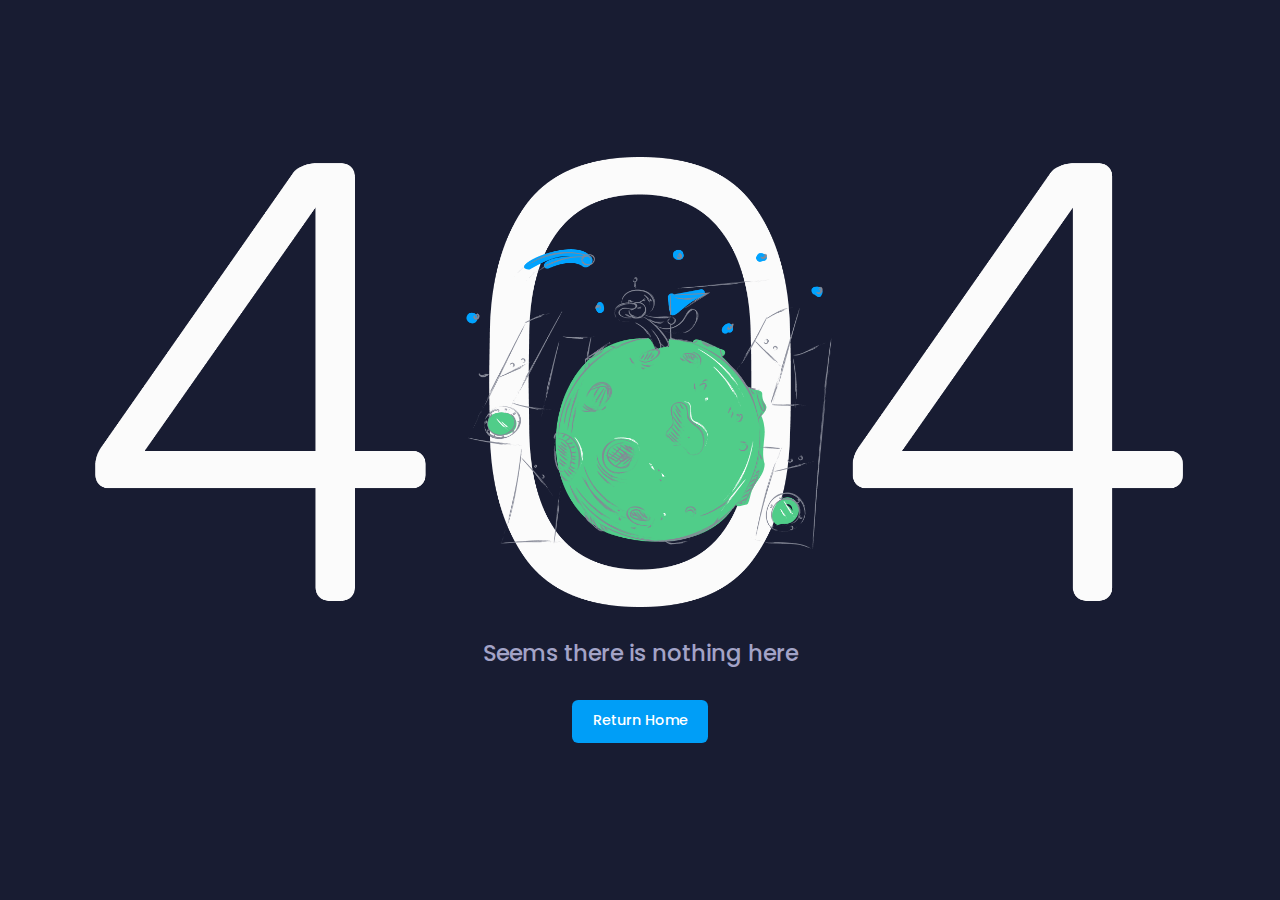
==== error-404.html @ dd59c124 "Blank Template Added" ====
<!DOCTYPE html>
<html lang="en">
	<!--begin::Head-->
	<head>
		<title></title>
		<meta charset="utf-8" />
		<meta name="viewport" content="width=device-width, initial-scale=1" />
		<link rel="shortcut icon" href="./images/favicon.ico" />
		<!--begin::Fonts-->
		<link rel="stylesheet" href="./font/font.css" />
		<!--end::Fonts-->
		<!--begin::Global Stylesheets Bundle(used by all pages)-->
		<link href="./css/authentication.css" rel="stylesheet" type="text/css" />
		<!--end::Global Stylesheets Bundle-->
	</head>
	<!--end::Head-->
	<!--begin::Body-->
	<body id="kt_body" class="bg-dark">
		<!--begin::Main-->
		<!--begin::Root-->
		<div class="d-flex flex-column flex-root">
			<!--begin::Authentication - 404 Page-->
			<div class="d-flex flex-column flex-center flex-column-fluid p-10">
				<!--begin::Illustration-->
				<img src="./images/18.png" alt="" class="mw-100 mb-10 h-lg-450px" />
				<!--end::Illustration-->
				<!--begin::Message-->
				<h1 class="fw-bold mb-10" style="color: #A3A3C7">Seems there is nothing here</h1>
				<!--end::Message-->
				<!--begin::Link-->
				<a href="./index.html" class="btn btn-primary">Return Home</a>
				<!--end::Link-->
			</div>
			<!--end::Authentication - 404 Page-->
		</div>
		<!--end::Root-->
		<!--end::Main-->
		<!--begin::Javascript-->
		<!--begin::Global Javascript Bundle(used by all pages)-->
		<script src="./js/plugins.bundle.js"></script>
		<script src="./js/scripts.bundle.js"></script>
		<!--end::Global Javascript Bundle-->
		<!--end::Javascript-->
	</body>
	<!--end::Body-->
</html>
---- font/font.css ----
/* devanagari */
@font-face {
  font-family: 'Poppins';
  font-style: normal;
  font-weight: 300;
  src: url(./poppins/pxiByp8kv8JHgFVrLDz8Z11lFc-K.woff2) format('woff2');
  unicode-range: U+0900-097F, U+1CD0-1CF6, U+1CF8-1CF9, U+200C-200D, U+20A8, U+20B9, U+25CC, U+A830-A839, U+A8E0-A8FB;
}
/* latin-ext */
@font-face {
  font-family: 'Poppins';
  font-style: normal;
  font-weight: 300;
  src: url(./poppins/pxiByp8kv8JHgFVrLDz8Z1JlFc-K.woff2) format('woff2');
  unicode-range: U+0100-024F, U+0259, U+1E00-1EFF, U+2020, U+20A0-20AB, U+20AD-20CF, U+2113, U+2C60-2C7F, U+A720-A7FF;
}
/* latin */
@font-face {
  font-family: 'Poppins';
  font-style: normal;
  font-weight: 300;
  src: url(./poppins/pxiByp8kv8JHgFVrLDz8Z1xlFQ.woff2) format('woff2');
  unicode-range: U+0000-00FF, U+0131, U+0152-0153, U+02BB-02BC, U+02C6, U+02DA, U+02DC, U+2000-206F, U+2074, U+20AC, U+2122, U+2191, U+2193, U+2212, U+2215, U+FEFF, U+FFFD;
}
/* devanagari */
@font-face {
  font-family: 'Poppins';
  font-style: normal;
  font-weight: 400;
  src: url(./poppins/pxiEyp8kv8JHgFVrJJbecmNE.woff2) format('woff2');
  unicode-range: U+0900-097F, U+1CD0-1CF6, U+1CF8-1CF9, U+200C-200D, U+20A8, U+20B9, U+25CC, U+A830-A839, U+A8E0-A8FB;
}
/* latin-ext */
@font-face {
  font-family: 'Poppins';
  font-style: normal;
  font-weight: 400;
  src: url(./poppins/pxiEyp8kv8JHgFVrJJnecmNE.woff2) format('woff2');
  unicode-range: U+0100-024F, U+0259, U+1E00-1EFF, U+2020, U+20A0-20AB, U+20AD-20CF, U+2113, U+2C60-2C7F, U+A720-A7FF;
}
/* latin */
@font-face {
  font-family: 'Poppins';
  font-style: normal;
  font-weight: 400;
  src: url(./poppins/pxiEyp8kv8JHgFVrJJfecg.woff2) format('woff2');
  unicode-range: U+0000-00FF, U+0131, U+0152-0153, U+02BB-02BC, U+02C6, U+02DA, U+02DC, U+2000-206F, U+2074, U+20AC, U+2122, U+2191, U+2193, U+2212, U+2215, U+FEFF, U+FFFD;
}
/* devanagari */
@font-face {
  font-family: 'Poppins';
  font-style: normal;
  font-weight: 500;
  src: url(./poppins/pxiByp8kv8JHgFVrLGT9Z11lFc-K.woff2) format('woff2');
  unicode-range: U+0900-097F, U+1CD0-1CF6, U+1CF8-1CF9, U+200C-200D, U+20A8, U+20B9, U+25CC, U+A830-A839, U+A8E0-A8FB;
}
/* latin-ext */
@font-face {
  font-family: 'Poppins';
  font-style: normal;
  font-weight: 500;
  src: url(./poppins/pxiByp8kv8JHgFVrLGT9Z1JlFc-K.woff2) format('woff2');
  unicode-range: U+0100-024F, U+0259, U+1E00-1EFF, U+2020, U+20A0-20AB, U+20AD-20CF, U+2113, U+2C60-2C7F, U+A720-A7FF;
}
/* latin */
@font-face {
  font-family: 'Poppins';
  font-style: normal;
  font-weight: 500;
  src: url(./poppins/pxiByp8kv8JHgFVrLGT9Z1xlFQ.woff2) format('woff2');
  unicode-range: U+0000-00FF, U+0131, U+0152-0153, U+02BB-02BC, U+02C6, U+02DA, U+02DC, U+2000-206F, U+2074, U+20AC, U+2122, U+2191, U+2193, U+2212, U+2215, U+FEFF, U+FFFD;
}
/* devanagari */
@font-face {
  font-family: 'Poppins';
  font-style: normal;
  font-weight: 600;
  src: url(./poppins/pxiByp8kv8JHgFVrLEj6Z11lFc-K.woff2) format('woff2');
  unicode-range: U+0900-097F, U+1CD0-1CF6, U+1CF8-1CF9, U+200C-200D, U+20A8, U+20B9, U+25CC, U+A830-A839, U+A8E0-A8FB;
}
/* latin-ext */
@font-face {
  font-family: 'Poppins';
  font-style: normal;
  font-weight: 600;
  src: url(./poppins/pxiByp8kv8JHgFVrLEj6Z1JlFc-K.woff2) format('woff2');
  unicode-range: U+0100-024F, U+0259, U+1E00-1EFF, U+2020, U+20A0-20AB, U+20AD-20CF, U+2113, U+2C60-2C7F, U+A720-A7FF;
}
/* latin */
@font-face {
  font-family: 'Poppins';
  font-style: normal;
  font-weight: 600;
  src: url(./poppins/pxiByp8kv8JHgFVrLEj6Z1xlFQ.woff2) format('woff2');
  unicode-range: U+0000-00FF, U+0131, U+0152-0153, U+02BB-02BC, U+02C6, U+02DA, U+02DC, U+2000-206F, U+2074, U+20AC, U+2122, U+2191, U+2193, U+2212, U+2215, U+FEFF, U+FFFD;
}
/* devanagari */
@font-face {
  font-family: 'Poppins';
  font-style: normal;
  font-weight: 700;
  src: url(./poppins/pxiByp8kv8JHgFVrLCz7Z11lFc-K.woff2) format('woff2');
  unicode-range: U+0900-097F, U+1CD0-1CF6, U+1CF8-1CF9, U+200C-200D, U+20A8, U+20B9, U+25CC, U+A830-A839, U+A8E0-A8FB;
}
/* latin-ext */
@font-face {
  font-family: 'Poppins';
  font-style: normal;
  font-weight: 700;
  src: url(./poppins/pxiByp8kv8JHgFVrLCz7Z1JlFc-K.woff2) format('woff2');
  unicode-range: U+0100-024F, U+0259, U+1E00-1EFF, U+2020, U+20A0-20AB, U+20AD-20CF, U+2113, U+2C60-2C7F, U+A720-A7FF;
}
/* latin */
@font-face {
  font-family: 'Poppins';
  font-style: normal;
  font-weight: 700;
  src: url(./poppins/pxiByp8kv8JHgFVrLCz7Z1xlFQ.woff2) format('woff2');
  unicode-range: U+0000-00FF, U+0131, U+0152-0153, U+02BB-02BC, U+02C6, U+02DA, U+02DC, U+2000-206F, U+2074, U+20AC, U+2122, U+2191, U+2193, U+2212, U+2215, U+FEFF, U+FFFD;
}
---- css/authentication.css ----
*, ::after, ::before {
	   box-sizing: border-box;
	}
	body, html {
    height: 100%;
    margin: 0;
    padding: 0;
    font-size: 13px!important;
    font-weight: 400;
    font-family: Poppins,Helvetica,sans-serif;
    -webkit-font-smoothing: antialiased;
    -moz-osx-font-smoothing: grayscale;
	}
	body {
    background-color: #f5f8fa;
    display: flex;
    flex-direction: column;
    color: #181c32;
	}
	a {
    transition: color .2s ease,background-color .2s ease;
    color: #009ef7;
    text-decoration: none;
	}
	.text-hover-primary:hover {
	    transition: color .2s ease,background-color .2s ease;
	    color: #009ef7!important;
	}
	.h1, .h2, .h3, .h4, .h5, .h6, h1, h2, h3, h4, h5, h6 {
    margin-top: 0;
    margin-bottom: 0.5rem;
    font-weight: 600;
    line-height: 1.2;
    font-size: 18px;
    color: #181c32;
	}
	.bg-body {
    --bg-color: 255,255,255;
    background-color: #fff;
	}
	.flex-root {
    flex: 1;
	}
	.flex-column {
    flex-direction: column!important;
	}
	.d-flex {
    display: flex!important;
	}
	.flex-column-fluid {
    flex: 1 0 auto;
	}
	.bgi-attachment-fixed {
    background-attachment: fixed;
	}
	.bgi-size-contain {
	    background-size: contain;
	}
	.bgi-position-y-bottom {
    background-position-y: bottom;
	}
	.bgi-position-x-center {
		background-position-x: center;
	}
	.bgi-no-repeat {
    background-repeat: no-repeat;
	}
	.flex-center {
	justify-content: center;
	align-items: center;
	}
	.p-10 {
	padding: 2.5rem!important;
	}
	.mb-12 {
	  margin-bottom: 3rem!important;
	}
	.h-40px {
	height: 40px!important;
	}
	img, svg {
    vertical-align: middle;
	}
	.rounded {
    border-radius: 0.475rem!important;
	}
	.mx-auto {
    margin-right: auto!important;
    margin-left: auto!important;
	}
	.shadow-sm {
    box-shadow: 0 .1rem 1rem .25rem rgba(0,0,0,.05)!important;
	}
	.w-100 {
	width: 100%!important;
	}
	.fv-plugins-icon-container {
    position: relative;
	}
	.text-gray-400 {
    color: #b5b5c3!important;
	}
	.fw-bold {
    font-weight: 500!important;
	}
	.fs-4 {
    font-size: 1.25rem!important;
	}
	.text-center {
    text-align: center!important;
	}
	.form-label {
	    margin-bottom: 0.5rem;
	    font-size: 1.05rem;
	    font-weight: 500;
	    color: #3f4254;
	}
	.fs-6 {
	    font-size: 1.075rem!important;
	}
	.fw-bolder {
	    font-weight: 600!important;
	}
	.text-dark {
	    --bs-text-opacity: 1;
	    color: rgba(var(--bs-dark-rgb),var(--bs-text-opacity))!important;
	}
	.text-dark {
	    color: #181c32!important;
	}
	label {
	    display: inline-block;
	}
	.form-control.form-control-solid {
	    background-color: #f5f8fa;
	    border-color: #f5f8fa;
	    color: #5e6278;
	    transition: color .2s ease,background-color .2s ease;
	    outline: none!important;
	}
	.form-control {
	    display: block;
	    width: 100%;
	    padding: 0.75rem 1rem;
	    font-size: 1.1rem;
	    font-weight: 500;
	    line-height: 1.5;
	    color: #5e6278;
	    background-color: #fff;
	    background-clip: padding-box;
	    border: 1px solid #e4e6ef;
	    appearance: none;
	    border-radius: 0.475rem;
	    box-shadow: inset 0 1px 2px rgb(0 0 0 / 8%);
	    transition: border-color .15s ease-in-out,box-shadow .15s ease-in-out;
	}
	.form-control-lg {
	    min-height: calc(1.5em + 1.65rem + 2px);
	    padding: 0.825rem 1.5rem;
	    font-size: 1.15rem;
	    border-radius: 0.475rem;
	}
	.form-control {
    	box-shadow: none!important;
	}
	.fv-plugins-message-container {
    	margin-top: 0.3rem;
	}
	.flex-stack {
		justify-content: space-between;
		align-items: center;
	}
	.btn-group-lg>.btn:not(.btn-outline):not(.btn-dashed):not(.border-hover):not(.border-active):not(.btn-flush):not(.btn-icon), .btn:not(.btn-outline):not(.btn-dashed):not(.border-hover):not(.border-active):not(.btn-flush):not(.btn-icon).btn-lg {
		padding: calc(0.825rem + 1px) calc(1.75rem + 1px);
	}

	.btn:not(.btn-outline):not(.btn-dashed):not(.border-hover):not(.border-active):not(.btn-flush):not(.btn-icon) {
		border: 0;
		padding: calc(0.75rem + 1px) calc(1.5rem + 1px);
	}
	.btn:not(.btn-shadow):not(.shadow):not(.shadow-sm):not(.shadow-lg) {
		box-shadow: none!important;
	}
	.btn.btn-primary {
		color: #fff;
		border-color: #009ef7;
		background-color: #009ef7;
	}
	[type=button]:not(:disabled), [type=reset]:not(:disabled), [type=submit]:not(:disabled), button:not(:disabled) {
		cursor: pointer;
	}
	.btn {
		outline: 0!important;
	}
	.btn-group-lg>.btn, .btn-lg {
		padding: 0.825rem 1.75rem;
		font-size: 1.15rem;
		border-radius: 0.475rem;
	}
	.btn-primary {
		color: #000;
		background-color: #009ef7;
		border-color: #009ef7;
		box-shadow: inset 0 1px 0 rgb(255 255 255 / 15%), 0 1px 1px rgb(0 0 0 / 8%);
	}
@font-face {
  font-family: bootstrap-icons;
  src: url(fonts/bootstrap-icons/bootstrap-icons.woff2?30af91bf14e37666a085fb8a161ff36d)
      format("woff2"),
    url(fonts/bootstrap-icons/bootstrap-icons.woff?30af91bf14e37666a085fb8a161ff36d)
      format("woff");
}
.bi::before,
[class*=" bi-"]::before,
[class^="bi-"]::before {
  display: inline-block;
  font-family: bootstrap-icons !important;
  font-style: normal;
  font-weight: 400 !important;
  font-variant: normal;
  text-transform: none;
  line-height: 1;
  vertical-align: -0.125em;
  -webkit-font-smoothing: antialiased;
  -moz-osx-font-smoothing: grayscale;
}
  .bi-eye-slash::before {
    content: "\f340";
  }
  .bi-eye::before {
    content: "\f341";
  }
	.indicator-progress {
		display: none;
	}
	.ms-2 {
		margin-left: 0.5rem!important;
	}
	.align-middle {
		vertical-align: middle!important;
	}
	.spinner-border-sm {
		width: 1rem;
		height: 1rem;
		border-width: 0.145em;
	}
	.spinner-border {
		display: inline-block;
		width: 2rem;
		height: 2rem;
		vertical-align: -0.125em;
		border: 0.185em solid currentColor;
		border-right-color: transparent;
		border-radius: 50%;
		animation: .65s linear infinite spinner-border;
	}
	.text-muted {
		color: #a1a5b7!important;
	}
	.text-uppercase {
		text-transform: uppercase!important;
	}
	.btn.btn-light {
		color: #7e8299;
		border-color: #f5f8fa;
		background-color: #f5f8fa;
	}
	.btn.btn-flex {
		display: inline-flex;
		align-items: center;
	}
	.h-20px {
		height: 20px!important;
	}
	.btn {
		display: inline-block;
		font-weight: 500;
		line-height: 1.5;
		color: #181c32;
		text-align: center;
		vertical-align: middle;
		cursor: pointer;
		user-select: none;
		background-color: transparent;
		border: 1px solid transparent;
		padding: 0.75rem 1.5rem;
		font-size: 1.1rem;
		border-radius: 0.475rem;
		transition: color .15s ease-in-out,background-color .15s ease-in-out,border-color .15s ease-in-out,box-shadow .15s ease-in-out;
	}
	.btn-check:active+.btn.btn-primary, .btn-check:checked+.btn.btn-primary, .btn.btn-primary.active, .btn.btn-primary.show, .btn.btn-primary:active:not(.btn-active), .btn.btn-primary:focus:not(.btn-active), .btn.btn-primary:hover:not(.btn-active), .show>.btn.btn-primary {
	    color: #fff;
	    border-color: #0095e8;
	    background-color: #0095e8!important;
	}
	.btn-primary:hover {
	    color: #000;
	    background-color: #26adf8;
	    border-color: #1aa8f8;
	}
	.btn:hover {
	    color: #181c32;
	    text-decoration: none;
	}
	.me-4 {
	    margin-right: 1rem!important;
	}
	.btn.btn-light-primary {
	    color: #009ef7;
	    border-color: #f1faff;
	    background-color: #f1faff;
	}
	.btn-check:active+.btn.btn-light-primary, .btn-check:checked+.btn.btn-light-primary, .btn.btn-light-primary.active, .btn.btn-light-primary.show, .btn.btn-light-primary:active:not(.btn-active), .btn.btn-light-primary:focus:not(.btn-active), .btn.btn-light-primary:hover:not(.btn-active), .show>.btn.btn-light-primary {
	    color: #fff;
	    border-color: #009ef7;
	    background-color: #009ef7!important;
	}
	.mb-7 {
	    margin-bottom: 1.75rem!important;
	}
	.fs-7 {
	    font-size: .95rem!important;
	}
	.mx-2 {
	    margin-right: 0.5rem!important;
	    margin-left: 0.5rem!important;
	}
	.row {
	    --bs-gutter-x: 1.5rem;
	    --bs-gutter-y: 0;
	    display: flex;
	    flex-wrap: wrap;
	    margin-top: calc(-1 * var(--bs-gutter-y));
	    margin-right: calc(-.5 * var(--bs-gutter-x));
	    margin-left: calc(-.5 * var(--bs-gutter-x));
	}
	.row>* {
	    flex-shrink: 0;
	    width: 100%;
	    max-width: 100%;
	    padding-right: calc(var(--bs-gutter-x) * .5);
	    padding-left: calc(var(--bs-gutter-x) * .5);
	    margin-top: var(--bs-gutter-y);
	}
	.px-2 {
	    padding-right: 0.5rem!important;
	    padding-left: 0.5rem!important;
	}
	.bg-secondary {
	    background-color: #E4E6EF!important;
	}
	.me-2 {
	    margin-right: 0.5rem!important;
	}
	.flex-grow-1 {
	    flex-grow: 1!important;
	}
	.h-5px {
	    height: 5px!important;
	}
	.justify-content-center {
	    justify-content: center!important;
	}
	.form-check:not(.form-switch) .form-check-input[type=checkbox] {
	    background-size: 60% 60%;
	}

	.form-check.form-check-solid .form-check-input {
	    border: 0;
	    background-color: #eff2f5;
	}
	.form-check.form-check-custom .form-check-input {
	    margin: 0;
	    float: none;
	    flex-shrink: 0;
	}
	.form-check .form-check-input {
	    cursor: pointer;
	    -webkit-appearance: none;
	    -moz-appearance: none;
	    appearance: none;
	}
	.form-check-input[type=checkbox] {
	    border-radius: 0.45em;
	}
	.form-check .form-check-input {
	    margin-right: 5px!important;
	}
	.form-check-input {
	    width: 1.75rem;
	    height: 1.75rem;
	    margin-top: -0.125rem;
	    vertical-align: top;
	    background-color: #fff;
	    background-repeat: no-repeat;
	    background-position: center;
	    background-size: contain;
	    border: 1px solid rgba(0,0,0,.25);
	    appearance: none;
	    color-adjust: exact;
	    transition: background-color .15s ease-in-out,background-position .15s ease-in-out,border-color .15s ease-in-out,box-shadow .15s ease-in-out;
	}
	.form-check.form-check-solid .form-check-input:checked {
	    background-color: #009ef7;
	}
	.form-check-input:checked[type=checkbox] {
	    background-image: url("data:image/svg+xml,%3csvg xmlns='http://www.w3.org/2000/svg' viewBox='0 0 13 11' width='13' height='11' fill='none'%3e%3cpath d='M11.0426 1.02893C11.3258 0.695792 11.8254 0.655283 12.1585 0.938451C12.4917 1.22162 12.5322 1.72124 12.249 2.05437L5.51985 9.97104C5.23224 10.3094 4.72261 10.3451 4.3907 10.05L0.828197 6.88335C0.50141 6.59288 0.471975 6.09249 0.762452 5.7657C1.05293 5.43891 1.55332 5.40948 1.88011 5.69995L4.83765 8.32889L11.0426 1.02893Z' fill='%23FFFFFF'/%3e%3c/svg%3e")
	}
	.mh-125px {
	    max-height: 125px!important;
	}
	.fs-5 {
	    font-size: 1.15rem!important;
	}
	.ms-1 {
	    margin-left: 0.25rem!important;
	}
	.border-hover:not(:hover):not(:focus):not(.active):not(:active) {
    cursor: pointer;
    border-color: transparent!important;
	}
	.flex-wrap {
	    flex-wrap: wrap!important;
	}
	.h-60px {
	    height: 60px!important;
	}
	.w-60px {
	    width: 60px!important;
	}

.bg-active-success.active {
    --bg-color: 80, 205, 137;
    background-color: #50CD89 !important;
}
input.form-control.form-control-lg.form-control-solid.is-invalid {
    border-color: #f1416c!important;
    padding-right: calc(1.5em + 1.5rem);
    background-image: url("data:image/svg+xml,%3csvg xmlns='http://www.w3.org/2000/svg' viewBox='0 0 12 12' width='12' height='12' fill='none' stroke='%23F1416C'%3e%3ccircle cx='6' cy='6' r='4.5'/%3e%3cpath stroke-linejoin='round' d='M5.8 3.6h.4L6 6.5z'/%3e%3ccircle cx='6' cy='8.2' r='.6' fill='%23F1416C' stroke='none'/%3e%3c/svg%3e");
    background-repeat: no-repeat;
    background-position: right calc(0.375em + 0.375rem) center;
    background-size: calc(0.75em + 0.75rem) calc(0.75em + 0.75rem);
}
.d-none {
	display: none!important;
  }
  .translate-middle {
	transform: translate(-50%,-50%)!important;
  }
  .end-0 {
	right: 0!important;
  }
  .position-absolute {
	position: absolute!important;
  }
  .btn.btn-icon:not(.btn-outline):not(.btn-dashed):not(.border-hover):not(.border-active):not(.btn-flush) {
    border: 0;
	}
	.btn-group-sm>.btn.btn-icon, .btn.btn-icon.btn-sm {
		height: calc(1.5em + 1.1rem + 2px);
		width: calc(1.5em + 1.1rem + 2px);
	}
	.btn.btn-icon {
		display: inline-flex;
		align-items: center;
		justify-content: center;
		padding: 0;
		height: calc(1.5em + 1.5rem + 2px);
		width: calc(1.5em + 1.5rem + 2px);
	}
	.btn-group-sm>.btn, .btn-sm {
		padding: 0.55rem 1.25rem;
		font-size: .925rem;
		border-radius: 0.325rem;
	}
	.me-n2 {
		margin-right: -0.5rem!important;
	}
	.top-50 {
		top: 50%!important;
	}
	.position-relative {
		position: relative!important;
	}
	i {
		line-height: 1;
		font-size: 1rem;
		color: #a1a5b7;
	}
	.btn.btn-icon .svg-icon, .btn.btn-icon i {
		padding: 0;
		margin: 0;
		line-height: 1;
	}
	.btn i {
		display: inline-flex;
		font-size: 1rem;
		padding-right: 0.35rem;
		vertical-align: middle;
		line-height: 0;
	}
/* *****************adding css **************** */
.m-0 {
	margin: 0!important;
}

.m-1 {
	margin: .25rem!important;
}

.m-2 {
	margin: .5rem!important;
}

.m-3 {
	margin: .75rem!important;
}

.m-4 {
	margin: 1rem!important;
}

.m-5 {
	margin: 1.25rem!important;
}

.m-6 {
	margin: 1.5rem!important;
}

.m-7 {
	margin: 1.75rem!important;
}

.m-8 {
	margin: 2rem!important;
}

.m-9 {
	margin: 2.25rem!important;
}

.m-10 {
	margin: 2.5rem!important;
}

.m-11 {
	margin: 2.75rem!important;
}

.m-12 {
	margin: 3rem!important;
}

.m-13 {
	margin: 3.25rem!important;
}

.m-14 {
	margin: 3.5rem!important;
}

.m-15 {
	margin: 3.75rem!important;
}

.m-16 {
	margin: 4rem!important;
}

.m-17 {
	margin: 4.25rem!important;
}

.m-18 {
	margin: 4.5rem!important;
}

.m-19 {
	margin: 4.75rem!important;
}

.m-20 {
	margin: 5rem!important;
}

.m-auto {
	margin: auto!important;
}

.mx-0 {
	margin-right: 0!important;
	margin-left: 0!important;
}

.mx-1 {
	margin-right: .25rem!important;
	margin-left: .25rem!important;
}

.mx-2 {
	margin-right: .5rem!important;
	margin-left: .5rem!important;
}

.mx-3 {
	margin-right: .75rem!important;
	margin-left: .75rem!important;
}

.mx-4 {
	margin-right: 1rem!important;
	margin-left: 1rem!important;
}

.mx-5 {
	margin-right: 1.25rem!important;
	margin-left: 1.25rem!important;
}

.mx-6 {
	margin-right: 1.5rem!important;
	margin-left: 1.5rem!important;
}

.mx-7 {
	margin-right: 1.75rem!important;
	margin-left: 1.75rem!important;
}

.mx-8 {
	margin-right: 2rem!important;
	margin-left: 2rem!important;
}

.mx-9 {
	margin-right: 2.25rem!important;
	margin-left: 2.25rem!important;
}

.mx-10 {
	margin-right: 2.5rem!important;
	margin-left: 2.5rem!important;
}

.mx-11 {
	margin-right: 2.75rem!important;
	margin-left: 2.75rem!important;
}

.mx-12 {
	margin-right: 3rem!important;
	margin-left: 3rem!important;
}

.mx-13 {
	margin-right: 3.25rem!important;
	margin-left: 3.25rem!important;
}

.mx-14 {
	margin-right: 3.5rem!important;
	margin-left: 3.5rem!important;
}

.mx-15 {
	margin-right: 3.75rem!important;
	margin-left: 3.75rem!important;
}

.mx-16 {
	margin-right: 4rem!important;
	margin-left: 4rem!important;
}

.mx-17 {
	margin-right: 4.25rem!important;
	margin-left: 4.25rem!important;
}

.mx-18 {
	margin-right: 4.5rem!important;
	margin-left: 4.5rem!important;
}

.mx-19 {
	margin-right: 4.75rem!important;
	margin-left: 4.75rem!important;
}

.mx-20 {
	margin-right: 5rem!important;
	margin-left: 5rem!important;
}

.mx-auto {
	margin-right: auto!important;
	margin-left: auto!important;
}

.my-0 {
	margin-top: 0!important;
	margin-bottom: 0!important;
}

.my-1 {
	margin-top: .25rem!important;
	margin-bottom: .25rem!important;
}

.my-2 {
	margin-top: .5rem!important;
	margin-bottom: .5rem!important;
}

.my-3 {
	margin-top: .75rem!important;
	margin-bottom: .75rem!important;
}

.my-4 {
	margin-top: 1rem!important;
	margin-bottom: 1rem!important;
}

.my-5 {
	margin-top: 1.25rem!important;
	margin-bottom: 1.25rem!important;
}

.my-6 {
	margin-top: 1.5rem!important;
	margin-bottom: 1.5rem!important;
}

.my-7 {
	margin-top: 1.75rem!important;
	margin-bottom: 1.75rem!important;
}

.my-8 {
	margin-top: 2rem!important;
	margin-bottom: 2rem!important;
}

.my-9 {
	margin-top: 2.25rem!important;
	margin-bottom: 2.25rem!important;
}

.my-10 {
	margin-top: 2.5rem!important;
	margin-bottom: 2.5rem!important;
}

.my-11 {
	margin-top: 2.75rem!important;
	margin-bottom: 2.75rem!important;
}

.my-12 {
	margin-top: 3rem!important;
	margin-bottom: 3rem!important;
}

.my-13 {
	margin-top: 3.25rem!important;
	margin-bottom: 3.25rem!important;
}

.my-14 {
	margin-top: 3.5rem!important;
	margin-bottom: 3.5rem!important;
}

.my-15 {
	margin-top: 3.75rem!important;
	margin-bottom: 3.75rem!important;
}

.my-16 {
	margin-top: 4rem!important;
	margin-bottom: 4rem!important;
}

.my-17 {
	margin-top: 4.25rem!important;
	margin-bottom: 4.25rem!important;
}

.my-18 {
	margin-top: 4.5rem!important;
	margin-bottom: 4.5rem!important;
}

.my-19 {
	margin-top: 4.75rem!important;
	margin-bottom: 4.75rem!important;
}

.my-20 {
	margin-top: 5rem!important;
	margin-bottom: 5rem!important;
}

.my-auto {
	margin-top: auto!important;
	margin-bottom: auto!important;
}

.mt-0 {
	margin-top: 0!important;
}

.mt-1 {
	margin-top: .25rem!important;
}

.mt-2 {
	margin-top: .5rem!important;
}

.mt-3 {
	margin-top: .75rem!important;
}

.mt-4 {
	margin-top: 1rem!important;
}

.mt-5 {
	margin-top: 1.25rem!important;
}

.mt-6 {
	margin-top: 1.5rem!important;
}

.mt-7 {
	margin-top: 1.75rem!important;
}

.mt-8 {
	margin-top: 2rem!important;
}

.mt-9 {
	margin-top: 2.25rem!important;
}

.mt-10 {
	margin-top: 2.5rem!important;
}

.mt-11 {
	margin-top: 2.75rem!important;
}

.mt-12 {
	margin-top: 3rem!important;
}

.mt-13 {
	margin-top: 3.25rem!important;
}

.mt-14 {
	margin-top: 3.5rem!important;
}

.mt-15 {
	margin-top: 3.75rem!important;
}

.mt-16 {
	margin-top: 4rem!important;
}

.mt-17 {
	margin-top: 4.25rem!important;
}

.mt-18 {
	margin-top: 4.5rem!important;
}

.mt-19 {
	margin-top: 4.75rem!important;
}

.mt-20 {
	margin-top: 5rem!important;
}

.mt-auto {
	margin-top: auto!important;
}

.me-0 {
	margin-right: 0!important;
}

.me-1 {
	margin-right: .25rem!important;
}

.me-2 {
	margin-right: .5rem!important;
}

.me-3 {
	margin-right: .75rem!important;
}

.me-4 {
	margin-right: 1rem!important;
}

.me-5 {
	margin-right: 1.25rem!important;
}

.me-6 {
	margin-right: 1.5rem!important;
}

.me-7 {
	margin-right: 1.75rem!important;
}

.me-8 {
	margin-right: 2rem!important;
}

.me-9 {
	margin-right: 2.25rem!important;
}

.me-10 {
	margin-right: 2.5rem!important;
}

.me-11 {
	margin-right: 2.75rem!important;
}

.me-12 {
	margin-right: 3rem!important;
}

.me-13 {
	margin-right: 3.25rem!important;
}

.me-14 {
	margin-right: 3.5rem!important;
}

.me-15 {
	margin-right: 3.75rem!important;
}

.me-16 {
	margin-right: 4rem!important;
}

.me-17 {
	margin-right: 4.25rem!important;
}

.me-18 {
	margin-right: 4.5rem!important;
}

.me-19 {
	margin-right: 4.75rem!important;
}

.me-20 {
	margin-right: 5rem!important;
}

.me-auto {
	margin-right: auto!important;
}

.mb-0 {
	margin-bottom: 0!important;
}

.mb-1 {
	margin-bottom: .25rem!important;
}

.mb-2 {
	margin-bottom: .5rem!important;
}

.mb-3 {
	margin-bottom: .75rem!important;
}

.mb-4 {
	margin-bottom: 1rem!important;
}

.mb-5 {
	margin-bottom: 1.25rem!important;
}

.mb-6 {
	margin-bottom: 1.5rem!important;
}

.mb-7 {
	margin-bottom: 1.75rem!important;
}

.mb-8 {
	margin-bottom: 2rem!important;
}

.mb-9 {
	margin-bottom: 2.25rem!important;
}

.mb-10 {
	margin-bottom: 2.5rem!important;
}

.mb-11 {
	margin-bottom: 2.75rem!important;
}

.mb-12 {
	margin-bottom: 3rem!important;
}

.mb-13 {
	margin-bottom: 3.25rem!important;
}

.mb-14 {
	margin-bottom: 3.5rem!important;
}

.mb-15 {
	margin-bottom: 3.75rem!important;
}

.mb-16 {
	margin-bottom: 4rem!important;
}

.mb-17 {
	margin-bottom: 4.25rem!important;
}

.mb-18 {
	margin-bottom: 4.5rem!important;
}

.mb-19 {
	margin-bottom: 4.75rem!important;
}

.mb-20 {
	margin-bottom: 5rem!important;
}

.mb-auto {
	margin-bottom: auto!important;
}

.p-0 {
	padding: 0!important;
}

.p-1 {
	padding: .25rem!important;
}

.p-2 {
	padding: .5rem!important;
}

.p-3 {
	padding: .75rem!important;
}

.p-4 {
	padding: 1rem!important;
}

.p-5 {
	padding: 1.25rem!important;
}

.p-6 {
	padding: 1.5rem!important;
}

.p-7 {
	padding: 1.75rem!important;
}

.p-8 {
	padding: 2rem!important;
}

.p-9 {
	padding: 2.25rem!important;
}

.p-10 {
	padding: 2.5rem!important;
}

.p-11 {
	padding: 2.75rem!important;
}

.p-12 {
	padding: 3rem!important;
}

.p-13 {
	padding: 3.25rem!important;
}

.p-14 {
	padding: 3.5rem!important;
}

.p-15 {
	padding: 3.75rem!important;
}

.p-16 {
	padding: 4rem!important;
}

.p-17 {
	padding: 4.25rem!important;
}

.p-18 {
	padding: 4.5rem!important;
}

.p-19 {
	padding: 4.75rem!important;
}

.p-20 {
	padding: 5rem!important;
}

.px-0 {
	padding-right: 0!important;
	padding-left: 0!important;
}

.px-1 {
	padding-right: .25rem!important;
	padding-left: .25rem!important;
}

.px-2 {
	padding-right: .5rem!important;
	padding-left: .5rem!important;
}

.px-3 {
	padding-right: .75rem!important;
	padding-left: .75rem!important;
}

.px-4 {
	padding-right: 1rem!important;
	padding-left: 1rem!important;
}

.px-5 {
	padding-right: 1.25rem!important;
	padding-left: 1.25rem!important;
}

.px-6 {
	padding-right: 1.5rem!important;
	padding-left: 1.5rem!important;
}

.px-7 {
	padding-right: 1.75rem!important;
	padding-left: 1.75rem!important;
}

.px-8 {
	padding-right: 2rem!important;
	padding-left: 2rem!important;
}

.px-9 {
	padding-right: 2.25rem!important;
	padding-left: 2.25rem!important;
}

.px-10 {
	padding-right: 2.5rem!important;
	padding-left: 2.5rem!important;
}

.px-11 {
	padding-right: 2.75rem!important;
	padding-left: 2.75rem!important;
}

.px-12 {
	padding-right: 3rem!important;
	padding-left: 3rem!important;
}

.px-13 {
	padding-right: 3.25rem!important;
	padding-left: 3.25rem!important;
}

.px-14 {
	padding-right: 3.5rem!important;
	padding-left: 3.5rem!important;
}

.px-15 {
	padding-right: 3.75rem!important;
	padding-left: 3.75rem!important;
}

.px-16 {
	padding-right: 4rem!important;
	padding-left: 4rem!important;
}

.px-17 {
	padding-right: 4.25rem!important;
	padding-left: 4.25rem!important;
}

.px-18 {
	padding-right: 4.5rem!important;
	padding-left: 4.5rem!important;
}

.px-19 {
	padding-right: 4.75rem!important;
	padding-left: 4.75rem!important;
}

.px-20 {
	padding-right: 5rem!important;
	padding-left: 5rem!important;
}

.py-0 {
	padding-top: 0!important;
	padding-bottom: 0!important;
}

.py-1 {
	padding-top: .25rem!important;
	padding-bottom: .25rem!important;
}

.py-2 {
	padding-top: .5rem!important;
	padding-bottom: .5rem!important;
}

.py-3 {
	padding-top: .75rem!important;
	padding-bottom: .75rem!important;
}

.py-4 {
	padding-top: 1rem!important;
	padding-bottom: 1rem!important;
}

.py-5 {
	padding-top: 1.25rem!important;
	padding-bottom: 1.25rem!important;
}

.py-6 {
	padding-top: 1.5rem!important;
	padding-bottom: 1.5rem!important;
}

.py-7 {
	padding-top: 1.75rem!important;
	padding-bottom: 1.75rem!important;
}

.py-8 {
	padding-top: 2rem!important;
	padding-bottom: 2rem!important;
}

.py-9 {
	padding-top: 2.25rem!important;
	padding-bottom: 2.25rem!important;
}

.py-10 {
	padding-top: 2.5rem!important;
	padding-bottom: 2.5rem!important;
}

.py-11 {
	padding-top: 2.75rem!important;
	padding-bottom: 2.75rem!important;
}

.py-12 {
	padding-top: 3rem!important;
	padding-bottom: 3rem!important;
}

.py-13 {
	padding-top: 3.25rem!important;
	padding-bottom: 3.25rem!important;
}

.py-14 {
	padding-top: 3.5rem!important;
	padding-bottom: 3.5rem!important;
}

.py-15 {
	padding-top: 3.75rem!important;
	padding-bottom: 3.75rem!important;
}

.py-16 {
	padding-top: 4rem!important;
	padding-bottom: 4rem!important;
}

.py-17 {
	padding-top: 4.25rem!important;
	padding-bottom: 4.25rem!important;
}

.py-18 {
	padding-top: 4.5rem!important;
	padding-bottom: 4.5rem!important;
}

.py-19 {
	padding-top: 4.75rem!important;
	padding-bottom: 4.75rem!important;
}

.py-20 {
	padding-top: 5rem!important;
	padding-bottom: 5rem!important;
}

.pt-0 {
	padding-top: 0!important;
}

.pt-1 {
	padding-top: .25rem!important;
}

.pt-2 {
	padding-top: .5rem!important;
}

.pt-3 {
	padding-top: .75rem!important;
}

.pt-4 {
	padding-top: 1rem!important;
}

.pt-5 {
	padding-top: 1.25rem!important;
}

.pt-6 {
	padding-top: 1.5rem!important;
}

.pt-7 {
	padding-top: 1.75rem!important;
}

.pt-8 {
	padding-top: 2rem!important;
}

.pt-9 {
	padding-top: 2.25rem!important;
}

.pt-10 {
	padding-top: 2.5rem!important;
}

.pt-11 {
	padding-top: 2.75rem!important;
}

.pt-12 {
	padding-top: 3rem!important;
}

.pt-13 {
	padding-top: 3.25rem!important;
}

.pt-14 {
	padding-top: 3.5rem!important;
}

.pt-15 {
	padding-top: 3.75rem!important;
}

.pt-16 {
	padding-top: 4rem!important;
}

.pt-17 {
	padding-top: 4.25rem!important;
}

.pt-18 {
	padding-top: 4.5rem!important;
}

.pt-19 {
	padding-top: 4.75rem!important;
}

.pt-20 {
	padding-top: 5rem!important;
}

.pe-0 {
	padding-right: 0!important;
}

.pe-1 {
	padding-right: .25rem!important;
}

.pe-2 {
	padding-right: .5rem!important;
}

.pe-3 {
	padding-right: .75rem!important;
}

.pe-4 {
	padding-right: 1rem!important;
}

.pe-5 {
	padding-right: 1.25rem!important;
}

.pe-6 {
	padding-right: 1.5rem!important;
}

.pe-7 {
	padding-right: 1.75rem!important;
}

.pe-8 {
	padding-right: 2rem!important;
}

.pe-9 {
	padding-right: 2.25rem!important;
}

.pe-10 {
	padding-right: 2.5rem!important;
}

.pe-11 {
	padding-right: 2.75rem!important;
}

.pe-12 {
	padding-right: 3rem!important;
}

.pe-13 {
	padding-right: 3.25rem!important;
}

.pe-14 {
	padding-right: 3.5rem!important;
}

.pe-15 {
	padding-right: 3.75rem!important;
}

.pe-16 {
	padding-right: 4rem!important;
}

.pe-17 {
	padding-right: 4.25rem!important;
}

.pe-18 {
	padding-right: 4.5rem!important;
}

.pe-19 {
	padding-right: 4.75rem!important;
}

.pe-20 {
	padding-right: 5rem!important;
}

.pb-0 {
	padding-bottom: 0!important;
}

.pb-1 {
	padding-bottom: .25rem!important;
}

.pb-2 {
	padding-bottom: .5rem!important;
}

.pb-3 {
	padding-bottom: .75rem!important;
}

.pb-4 {
	padding-bottom: 1rem!important;
}

.pb-5 {
	padding-bottom: 1.25rem!important;
}

.pb-6 {
	padding-bottom: 1.5rem!important;
}

.pb-7 {
	padding-bottom: 1.75rem!important;
}

.pb-8 {
	padding-bottom: 2rem!important;
}

.pb-9 {
	padding-bottom: 2.25rem!important;
}

.pb-10 {
	padding-bottom: 2.5rem!important;
}

.pb-11 {
	padding-bottom: 2.75rem!important;
}

.pb-12 {
	padding-bottom: 3rem!important;
}

.pb-13 {
	padding-bottom: 3.25rem!important;
}

.pb-14 {
	padding-bottom: 3.5rem!important;
}

.pb-15 {
	padding-bottom: 3.75rem!important;
}

.pb-16 {
	padding-bottom: 4rem!important;
}

.pb-17 {
	padding-bottom: 4.25rem!important;
}

.pb-18 {
	padding-bottom: 4.5rem!important;
}

.pb-19 {
	padding-bottom: 4.75rem!important;
}

.pb-20 {
	padding-bottom: 5rem!important;
}
.flex-row-auto {
    flex: 0 0 auto;
}
.min-h-100px {
    min-height: 100px!important;
}
.text-gray-800 {
    color: #3f4254!important;
}

/* *****************Ending css **************** */

@media (min-width: 992px){
	.h-lg-450px {
    	height: 450px!important;
	}
	.min-h-lg-350px {
		min-height: 350px!important;
	}
	.pt-lg-10 {
		padding-top: 2.5rem!important;
	}
}

@media (min-width: 768px){
	.px-md-10 {
	    padding-right: 2.5rem!important;
	    padding-left: 2.5rem!important;
		}
	}
@media (min-width: 992px){
  .pb-lg-20 {
	    padding-bottom: 5rem!important;
	  }
  .p-lg-15 {
    padding: 3.75rem!important;
	}
	.w-lg-500px {
	    width: 500px!important;
		}
	.w-lg-550px {
	    width: 550px!important;
		}
	.w-lg-600px {
	    width: 600px!important;
		}
	}
@media (min-width: 1200px){
	.h1, h1 {
    font-size: 1.75rem;
  }
  .col-xl-6 {
    flex: 0 0 auto;
    width: 50%;
	}
	.fs-2 {
    	font-size: 1.5rem!important;
	}
	.fs-3 {
    font-size: 1.35rem!important;
	}
	.fs-2qx {
    font-size: 2.25rem!important;
	}
}









/******************* invalid-feedback *********************/
.fv-plugins-message-container {
  margin-top: 0.3rem;
}
.fv-plugins-message-container .fv-help-block {
  color: #f1416c;
  font-size: 1rem;
  font-weight: 400;
}
.fv-plugins-message-container.invalid-feedback,
.fv-plugins-message-container.valid-feedback {
  display: block;
  font-weight: 400;
}
.fv-plugins-message-container.invalid-feedback, .fv-plugins-message-container.valid-feedback {
    /*display: block;*/
    font-weight: 400;
}
.invalid-feedback {
    display: none;
    width: 100%;
    margin-top: 0.5rem;
    font-size: .925rem;
    color: #f1416c;
}
/******************* invalid-feedback End *********************/


.swal2-container.swal2-center>.swal2-popup {
    grid-column: 2;
    grid-row: 2;
    align-self: center;
    justify-self: center;
}
.swal2-show {
    -webkit-animation: swal2-show .3s;
    animation: swal2-show .3s;
}
[class^=swal2] {
    -webkit-tap-highlight-color: transparent;
}
.swal2-popup {
    display: none;
    position: relative;
    box-sizing: border-box;
    grid-template-columns: minmax(0,100%);
    width: 32em;
    max-width: 100%;
    padding: 0 0 1.25em;
    border: none;
    border-radius: 5px;
    background: #fff;
    color: #545454;
    font-family: inherit;
    font-size: 1rem;
}

.swal2-container.swal2-bottom, .swal2-container.swal2-center, .swal2-container.swal2-top {
    grid-template-columns: auto minmax(0,1fr) auto;
}

.swal2-container.swal2-backdrop-show, .swal2-container.swal2-noanimation {
    background: rgba(0,0,0,.4);
}
.swal2-container {
    overflow-y: hidden!important;
}
.swal2-container {
    display: grid;
    position: fixed;
    z-index: 1060;
    top: 0;
    right: 0;
    bottom: 0;
    left: 0;
    box-sizing: border-box;
    grid-template-areas:
        "top-start top top-end"
        "center-start center center-end"
        "bottom-start bottom-center bottom-end";
    grid-template-rows: minmax(-webkit-min-content,auto) minmax(-webkit-min-content,auto) minmax(-webkit-min-content,auto);
    grid-template-rows: minmax(min-content,auto) minmax(min-content,auto) minmax(min-content,auto);
    height: 100%;
    padding: 0.625em;
    overflow-x: hidden;
    transition: background-color .1s;
    -webkit-overflow-scrolling: touch;
}
.swal2-close {
    z-index: 2;
    align-items: center;
    justify-content: center;
    width: 1.2em;
    height: 1.2em;
    margin-top: 0;
    margin-right: 0;
    margin-bottom: -1.2em;
    padding: 0;
    overflow: hidden;
    transition: color .1s,box-shadow .1s;
    border: none;
    border-radius: 5px;
    background: 0 0;
    color: #ccc;
    font-family: serif;
    font-family: monospace;
    font-size: 2.5em;
    cursor: pointer;
    justify-self: end;
}
.swal2-progress-steps {
    flex-wrap: wrap;
    align-items: center;
    max-width: 100%;
    margin: 1.25em auto;
    padding: 0;
    background: inherit;
    font-weight: 600;
}
.swal2-icon.swal2-error.swal2-icon-show {
    -webkit-animation: swal2-animate-error-icon .5s;
    animation: swal2-animate-error-icon .5s;
}
.swal2-icon.swal2-error {
    border-color: #f27474;
    color: #f27474;
}
.swal2-icon.swal2-error {
    border-color: #f1416c;
    color: #f1416c;
}

.swal2-icon {
    position: relative;
    box-sizing: content-box;
    justify-content: center;
    width: 5em;
    height: 5em;
    margin: 2.5em auto 0.6em;
    border: 0.25em solid transparent;
    border-radius: 50%;
    border-color: #000;
    font-family: inherit;
    line-height: 5em;
    cursor: default;
    -webkit-user-select: none;
    -moz-user-select: none;
    -ms-user-select: none;
    user-select: none;
}
.swal2-icon.swal2-error.swal2-icon-show .swal2-x-mark {
    -webkit-animation: swal2-animate-error-x-mark .5s;
    animation: swal2-animate-error-x-mark .5s;
}
.swal2-icon.swal2-error .swal2-x-mark {
    position: relative;
    flex-grow: 1;
}
.swal2-icon.swal2-error [class^=swal2-x-mark-line] {
    display: block;
    position: absolute;
    top: 2.3125em;
    width: 2.9375em;
    height: 0.3125em;
    border-radius: 0.125em;
    background-color: #f27474;
}
.swal2-icon.swal2-error [class^=swal2-x-mark-line] {
    background-color: rgba(241,65,108,.75);
}
.swal2-icon.swal2-error [class^=swal2-x-mark-line][class$=left] {
    left: 1.0625em;
    transform: rotate(45deg);
}
.swal2-icon.swal2-error [class^=swal2-x-mark-line][class$=right] {
    right: 1em;
    transform: rotate(-45deg);
}
.swal2-container .swal2-html-container {
    max-height: 200px;
    overflow: auto;
}
.swal2-popup .swal2-content, .swal2-popup .swal2-html-container {
    font-weight: 400;
    font-size: 1.1rem;
    margin-top: 1.5rem;
    color: #3f4254;
}
.swal2-html-container {
    z-index: 1;
    justify-content: center;
    margin: 1em 1.6em 0.3em;
    padding: 0;
    overflow: auto;
    color: inherit;
    font-size: 1.125em;
    font-weight: 400;
    line-height: normal;
    text-align: center;
    word-wrap: break-word;
    word-break: break-word;
}
.swal2-input{
    height: 2.625em;
    padding: 0 0.75em;
}
.swal2-file {
    width: 75%;
    margin-right: auto;
    margin-left: auto;
    background: inherit;
    font-size: 1.125em;
}
.swal2-file, .swal2-input, .swal2-textarea {
    box-sizing: border-box;
    width: auto;
    transition: border-color .1s,box-shadow .1s;
    border: 1px solid #d9d9d9;
    border-radius: 0.1875em;
    background: inherit;
    box-shadow: inset 0 1px 1px rgb(0 0 0 / 6%), 0 0 0 3px transparent;
    color: inherit;
    font-size: 1.125em;
}
.swal2-checkbox, .swal2-file, .swal2-input, .swal2-radio, .swal2-select, .swal2-textarea {
    margin: 1em 2em 3px;
}
.swal2-range {
    margin: 1em 2em 3px;
    background: #fff;
}
.swal2-range input, .swal2-range output {
    height: 2.625em;
    padding: 0;
    font-size: 1.125em;
    line-height: 2.625em;
}
.swal2-range input {
    width: 80%;
}
.swal2-range output {
    width: 20%;
    color: inherit;
    font-weight: 600;
    text-align: center;
}
.swal2-select {
    min-width: 50%;
    max-width: 100%;
    padding: 0.375em 0.625em;
    background: inherit;
    color: inherit;
    font-size: 1.125em;
}
.swal2-checkbox, .swal2-radio {
    align-items: center;
    justify-content: center;
    background: #fff;
    color: inherit;
}
.swal2-checkbox input, .swal2-radio input {
    flex-shrink: 0;
    margin: 0 0.4em;
}
.swal2-textarea {
    height: 6.75em;
    padding: 0.75em;
}
.swal2-validation-message {
    align-items: center;
    justify-content: center;
    margin: 1em 0 0;
    padding: 0.625em;
    overflow: hidden;
    background: #f0f0f0;
    color: #666;
    font-size: 1em;
    font-weight: 300;
}
.swal2-actions {
    display: flex;
    z-index: 1;
    box-sizing: border-box;
    flex-wrap: wrap;
    align-items: center;
    justify-content: center;
    width: auto;
    margin: 1.25em auto 0;
    padding: 0;
}
.swal2-loader {
    display: none;
    align-items: center;
    justify-content: center;
    width: 2.2em;
    height: 2.2em;
    margin: 0 1.875em;
    -webkit-animation: swal2-rotate-loading 1.5s linear 0s infinite normal;
    animation: swal2-rotate-loading 1.5s linear 0s infinite normal;
    border-width: 0.25em;
    border-style: solid;
    border-radius: 100%;
    border-color: #2778c4 transparent #2778c4 transparent;
}
.swal2-popup .btn {
    margin: 15px 5px 0;
}
.swal2-popup {
    background-color: #fff;
    padding: 2rem;
    border-radius: 0.475rem;
}
.swal2-footer {
    justify-content: center;
    margin: 1em 0 0;
    padding: 1em 1em 0;
    border-top: 1px solid #eee;
    color: inherit;
    font-size: 1em;
}
.swal2-timer-progress-bar-container {
    position: absolute;
    right: 0;
    bottom: 0;
    left: 0;
    grid-column: auto!important;
    height: 0.25em;
    overflow: hidden;
    border-bottom-right-radius: 5px;
    border-bottom-left-radius: 5px;
}
.swal2-timer-progress-bar {
    width: 100%;
    height: 0.25em;
    background: rgba(0,0,0,.2);
}
.swal2-popup .swal2-actions {
    margin: 1.5rem auto 1rem auto;
}
.swal2-icon.swal2-success .swal2-success-ring {
    position: absolute;
    z-index: 2;
    top: -0.25em;
    left: -0.25em;
    box-sizing: content-box;
    width: 100%;
    height: 100%;
    border: 0.25em solid rgba(165,220,134,.3);
    border-radius: 50%;
}
.swal2-icon.swal2-success .swal2-success-ring {
    border-color: rgba(80,205,137,.3);
}

.swal2-icon.swal2-success .swal2-success-fix {
    position: absolute;
    z-index: 1;
    top: 0.5em;
    left: 1.625em;
    width: 0.4375em;
    height: 5.625em;
    transform: rotate(-45deg);
}
.swal2-icon.swal2-success [class^=swal2-success-circular-line][class$=right] {
    top: -0.6875em;
    left: 1.875em;
    transform: rotate(-45deg);
    transform-origin: 0 3.75em;
    border-radius: 0 7.5em 7.5em 0;
}
.swal2-icon.swal2-success [class^=swal2-success-circular-line] {
    position: absolute;
    width: 3.75em;
    height: 7.5em;
    transform: rotate(45deg);
    border-radius: 50%;
}
.swal2-icon.swal2-success.swal2-icon-show .swal2-success-circular-line-right {
    -webkit-animation: swal2-rotate-success-circular-line 4.25s ease-in;
    animation: swal2-rotate-success-circular-line 4.25s ease-in;
}
body.swal2-shown:not(.swal2-no-backdrop):not(.swal2-toast-shown):not(.modal-open):not(.sweetalert2-nopadding), html.swal2-shown:not(.swal2-no-backdrop):not(.swal2-toast-shown):not(.sweetalert2-nopadding) {
    padding-right: 0!important;
}
body.swal2-shown:not(.swal2-no-backdrop):not(.swal2-toast-shown):not(.modal-open), html.swal2-shown:not(.swal2-no-backdrop):not(.swal2-toast-shown) {
    overflow-y: initial!important;
}
body.swal2-shown:not(.swal2-no-backdrop):not(.swal2-toast-shown) {
    overflow: hidden;
}
body.swal2-height-auto {
    height: 100%!important;
}
body.swal2-height-auto {
    height: auto!important;
}
.swal2-icon.swal2-success.swal2-icon-show .swal2-success-line-long {
    -webkit-animation: swal2-animate-success-line-long .75s;
    animation: swal2-animate-success-line-long .75s;
}
.swal2-icon.swal2-success [class^=swal2-success-line][class$=long] {
    top: 2.375em;
    right: 0.5em;
    width: 2.9375em;
    transform: rotate(-45deg);
}
.swal2-icon.swal2-success [class^=swal2-success-line] {
    display: block;
    position: absolute;
    z-index: 2;
    height: 0.3125em;
    border-radius: 0.125em;
    background-color: #a5dc86;
}
.swal2-icon.swal2-success [class^=swal2-success-line] {
    background-color: #50cd89;
}
.swal2-icon.swal2-success.swal2-icon-show .swal2-success-line-tip {
    -webkit-animation: swal2-animate-success-line-tip .75s;
    animation: swal2-animate-success-line-tip .75s;
}
.swal2-icon.swal2-success [class^=swal2-success-line][class$=tip] {
    top: 2.875em;
    left: 0.8125em;
    width: 1.5625em;
    transform: rotate(45deg);
}
.swal2-icon.swal2-success {
    border-color: #a5dc86;
    color: #a5dc86;
}
.swal2-icon.swal2-success {
    border-color: #50cd89;
	color: #50cd89;
}
.swal2-icon.swal2-success [class^=swal2-success-circular-line][class$=left] {
    top: -0.4375em;
    left: -2.0635em;
    transform: rotate(-45deg);
    transform-origin: 3.75em 3.75em;
    border-radius: 7.5em 0 0 7.5em;
}
.swal2-icon.swal2-success [class^=swal2-success-circular-line] {
    position: absolute;
    width: 3.75em;
    height: 7.5em;
    transform: rotate(45deg);
    border-radius: 50%;
}
.bg-dark {
	background-color: #181C32!important;
}










@keyframes rotateLoader {
	to {
	  transform: rotate(1turn);
	}
}

@-webkit-keyframes swal2-rotate-success-circular-line {
	0% {
	  transform: rotate(-45deg);
	}
	5% {
	  transform: rotate(-45deg);
	}
	12% {
	  transform: rotate(-405deg);
	}
	100% {
	  transform: rotate(-405deg);
	}
  }
  @keyframes swal2-rotate-success-circular-line {
	0% {
	  transform: rotate(-45deg);
	}
	5% {
	  transform: rotate(-45deg);
	}
	12% {
	  transform: rotate(-405deg);
	}
	100% {
	  transform: rotate(-405deg);
	}
  }

  @-webkit-keyframes swal2-animate-error-x-mark {
	0% {
	  margin-top: 1.625em;
	  transform: scale(0.4);
	  opacity: 0;
	}
	50% {
	  margin-top: 1.625em;
	  transform: scale(0.4);
	  opacity: 0;
	}
	80% {
	  margin-top: -0.375em;
	  transform: scale(1.15);
	}
	100% {
	  margin-top: 0;
	  transform: scale(1);
	  opacity: 1;
	}
  }
  @keyframes swal2-animate-error-x-mark {
	0% {
	  margin-top: 1.625em;
	  transform: scale(0.4);
	  opacity: 0;
	}
	50% {
	  margin-top: 1.625em;
	  transform: scale(0.4);
	  opacity: 0;
	}
	80% {
	  margin-top: -0.375em;
	  transform: scale(1.15);
	}
	100% {
	  margin-top: 0;
	  transform: scale(1);
	  opacity: 1;
	}
  }

  @-webkit-keyframes swal2-animate-error-icon {
	0% {
	  transform: rotateX(100deg);
	  opacity: 0;
	}
	100% {
	  transform: rotateX(0);
	  opacity: 1;
	}
  }
  @keyframes swal2-animate-error-icon {
	0% {
	  transform: rotateX(100deg);
	  opacity: 0;
	}
	100% {
	  transform: rotateX(0);
	  opacity: 1;
	}
  }
  @-webkit-keyframes swal2-rotate-loading {
	0% {
	  transform: rotate(0);
	}
	100% {
	  transform: rotate(360deg);
	}
  }
  @keyframes swal2-rotate-loading {
	0% {
	  transform: rotate(0);
	}
	100% {
	  transform: rotate(360deg);
	}
  }
  @-webkit-keyframes swal2-show {
	0% {
	  transform: scale(0.7);
	}
	45% {
	  transform: scale(1.05);
	}
	80% {
	  transform: scale(0.95);
	}
	100% {
	  transform: scale(1);
	}
  }
  @keyframes swal2-show {
	0% {
	  transform: scale(0.7);
	}
	45% {
	  transform: scale(1.05);
	}
	80% {
	  transform: scale(0.95);
	}
	100% {
	  transform: scale(1);
	}
  }
  @-webkit-keyframes swal2-hide {
	0% {
	  transform: scale(1);
	  opacity: 1;
	}
	100% {
	  transform: scale(0.5);
	  opacity: 0;
	}
  }
  @keyframes swal2-hide {
	0% {
	  transform: scale(1);
	  opacity: 1;
	}
	100% {
	  transform: scale(0.5);
	  opacity: 0;
	}
  }
  @keyframes spinner-border {
	to {
		transform:rotate(360deg)
	}
}
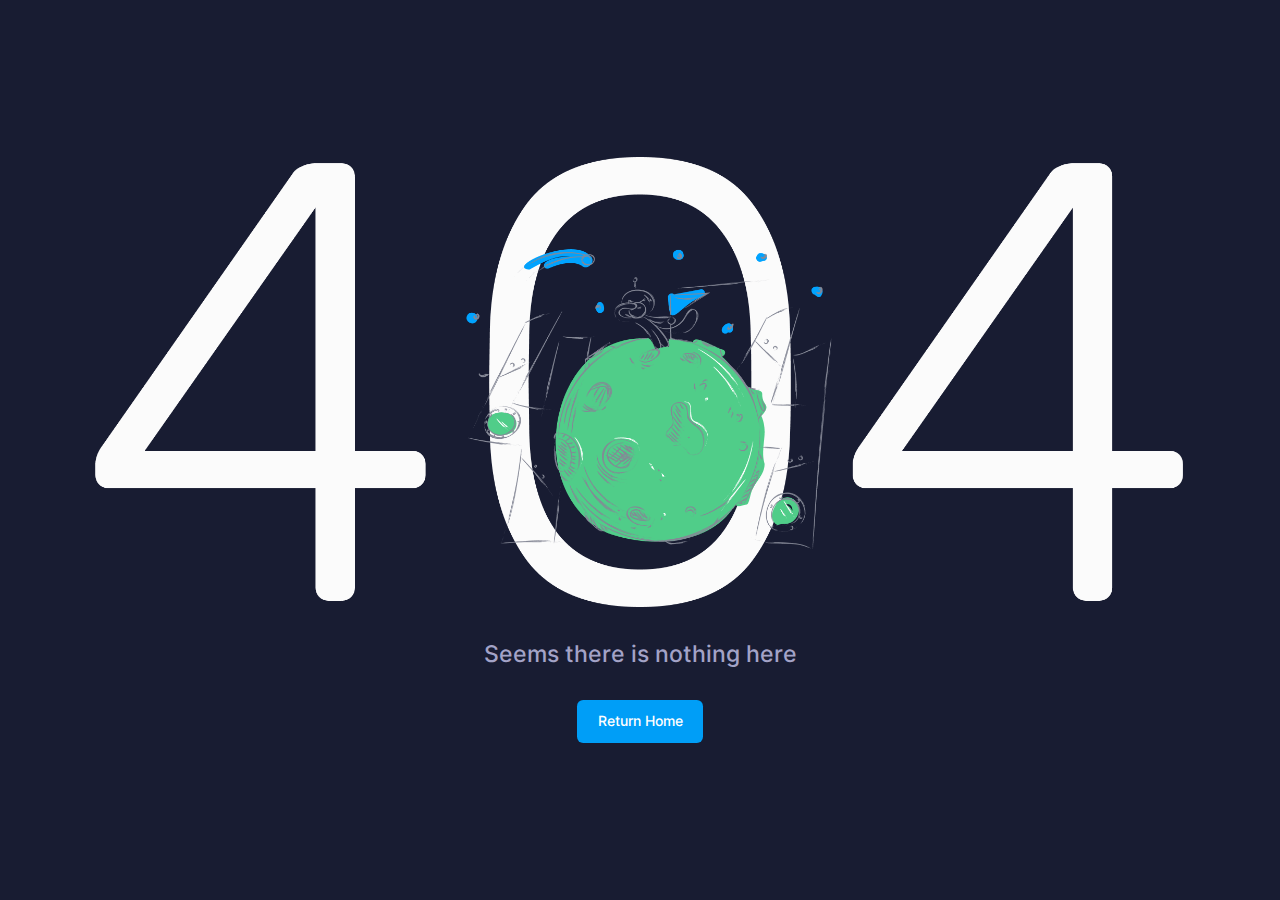
==== commit 23ac529d: "Fonts added" ====
--- a/error-404.html
+++ b/error-404.html
@@ -1,46 +1,22 @@
 <!DOCTYPE html>
 <html lang="en">
-	<!--begin::Head-->
 	<head>
 		<title></title>
 		<meta charset="utf-8" />
 		<meta name="viewport" content="width=device-width, initial-scale=1" />
 		<link rel="shortcut icon" href="./images/favicon.ico" />
-		<!--begin::Fonts-->
-		<link rel="stylesheet" href="./font/font.css" />
-		<!--end::Fonts-->
-		<!--begin::Global Stylesheets Bundle(used by all pages)-->
+		<link rel="stylesheet" href="./font/fonts.css" />
 		<link href="./css/authentication.css" rel="stylesheet" type="text/css" />
-		<!--end::Global Stylesheets Bundle-->
 	</head>
-	<!--end::Head-->
-	<!--begin::Body-->
 	<body id="kt_body" class="bg-dark">
-		<!--begin::Main-->
-		<!--begin::Root-->
 		<div class="d-flex flex-column flex-root">
-			<!--begin::Authentication - 404 Page-->
 			<div class="d-flex flex-column flex-center flex-column-fluid p-10">
-				<!--begin::Illustration-->
 				<img src="./images/18.png" alt="" class="mw-100 mb-10 h-lg-450px" />
-				<!--end::Illustration-->
-				<!--begin::Message-->
 				<h1 class="fw-bold mb-10" style="color: #A3A3C7">Seems there is nothing here</h1>
-				<!--end::Message-->
-				<!--begin::Link-->
 				<a href="./index.html" class="btn btn-primary">Return Home</a>
-				<!--end::Link-->
 			</div>
-			<!--end::Authentication - 404 Page-->
 		</div>
-		<!--end::Root-->
-		<!--end::Main-->
-		<!--begin::Javascript-->
-		<!--begin::Global Javascript Bundle(used by all pages)-->
 		<script src="./js/plugins.bundle.js"></script>
 		<script src="./js/scripts.bundle.js"></script>
-		<!--end::Global Javascript Bundle-->
-		<!--end::Javascript-->
 	</body>
-	<!--end::Body-->
 </html>--- a/font/fonts.css
+++ b/font/fonts.css
@@ -0,0 +1,248 @@
+@font-face {
+    font-family: 'Inter';
+    font-style: normal;
+    font-weight: 300;
+    src: url("./inter/UcC73FwrK3iLTeHuS_fvQtMwCp50KnMa2JL7SUc.woff2") format('woff2');
+    unicode-range: U+0460-052F, U+1C80-1C88, U+20B4, U+2DE0-2DFF, U+A640-A69F, U+FE2E-FE2F;
+}
+@font-face {
+    font-family: 'Inter';
+    font-style: normal;
+    font-weight: 300;
+    src: url("./inter/UcC73FwrK3iLTeHuS_fvQtMwCp50KnMa0ZL7SUc.woff2") format('woff2');
+    unicode-range: U+0301, U+0400-045F, U+0490-0491, U+04B0-04B1, U+2116;
+}
+@font-face {
+    font-family: 'Inter';
+    font-style: normal;
+    font-weight: 300;
+    src: url("./inter/UcC73FwrK3iLTeHuS_fvQtMwCp50KnMa2ZL7SUc.woff2") format('woff2');
+    unicode-range: U+1F00-1FFF;
+}
+@font-face {
+    font-family: 'Inter';
+    font-style: normal;
+    font-weight: 300;
+    src: url("./inter/UcC73FwrK3iLTeHuS_fvQtMwCp50KnMa1pL7SUc.woff2") format('woff2');
+    unicode-range: U+0370-03FF;
+}
+@font-face {
+    font-family: 'Inter';
+    font-style: normal;
+    font-weight: 300;
+    src: url("./inter/UcC73FwrK3iLTeHuS_fvQtMwCp50KnMa2pL7SUc.woff2") format('woff2');
+    unicode-range: U+0102-0103, U+0110-0111, U+0128-0129, U+0168-0169, U+01A0-01A1, U+01AF-01B0, U+1EA0-1EF9, U+20AB;
+}
+@font-face {
+    font-family: 'Inter';
+    font-style: normal;
+    font-weight: 300;
+    src: url("./inter/UcC73FwrK3iLTeHuS_fvQtMwCp50KnMa25L7SUc.woff2") format('woff2');
+    unicode-range: U+0100-024F, U+0259, U+1E00-1EFF, U+2020, U+20A0-20AB, U+20AD-20CF, U+2113, U+2C60-2C7F, U+A720-A7FF;
+}
+@font-face {
+    font-family: 'Inter';
+    font-style: normal;
+    font-weight: 300;
+    src: url("./inter/UcC73FwrK3iLTeHuS_fvQtMwCp50KnMa1ZL7.woff2") format('woff2');
+    unicode-range: U+0000-00FF, U+0131, U+0152-0153, U+02BB-02BC, U+02C6, U+02DA, U+02DC, U+2000-206F, U+2074, U+20AC, U+2122, U+2191, U+2193, U+2212, U+2215, U+FEFF, U+FFFD;
+}
+@font-face {
+    font-family: 'Inter';
+    font-style: normal;
+    font-weight: 400;
+    src: url("./inter/UcC73FwrK3iLTeHuS_fvQtMwCp50KnMa2JL7SUc.woff2") format('woff2');
+    unicode-range: U+0460-052F, U+1C80-1C88, U+20B4, U+2DE0-2DFF, U+A640-A69F, U+FE2E-FE2F;
+}
+@font-face {
+    font-family: 'Inter';
+    font-style: normal;
+    font-weight: 400;
+    src: url("./inter/UcC73FwrK3iLTeHuS_fvQtMwCp50KnMa0ZL7SUc.woff2") format('woff2');
+    unicode-range: U+0301, U+0400-045F, U+0490-0491, U+04B0-04B1, U+2116;
+}
+@font-face {
+    font-family: 'Inter';
+    font-style: normal;
+    font-weight: 400;
+    src: url("./inter/UcC73FwrK3iLTeHuS_fvQtMwCp50KnMa2ZL7SUc.woff2") format('woff2');
+    unicode-range: U+1F00-1FFF;
+}
+@font-face {
+    font-family: 'Inter';
+    font-style: normal;
+    font-weight: 400;
+    src: url("./inter/UcC73FwrK3iLTeHuS_fvQtMwCp50KnMa1pL7SUc.woff2") format('woff2');
+    unicode-range: U+0370-03FF;
+}
+@font-face {
+    font-family: 'Inter';
+    font-style: normal;
+    font-weight: 400;
+    src: url("./inter/UcC73FwrK3iLTeHuS_fvQtMwCp50KnMa2pL7SUc.woff2") format('woff2');
+    unicode-range: U+0102-0103, U+0110-0111, U+0128-0129, U+0168-0169, U+01A0-01A1, U+01AF-01B0, U+1EA0-1EF9, U+20AB;
+}
+@font-face {
+    font-family: 'Inter';
+    font-style: normal;
+    font-weight: 400;
+    src: url("./inter/UcC73FwrK3iLTeHuS_fvQtMwCp50KnMa25L7SUc.woff2") format('woff2');
+    unicode-range: U+0100-024F, U+0259, U+1E00-1EFF, U+2020, U+20A0-20AB, U+20AD-20CF, U+2113, U+2C60-2C7F, U+A720-A7FF;
+}
+@font-face {
+    font-family: 'Inter';
+    font-style: normal;
+    font-weight: 400;
+    src: url("./inter/UcC73FwrK3iLTeHuS_fvQtMwCp50KnMa1ZL7.woff2") format('woff2');
+    unicode-range: U+0000-00FF, U+0131, U+0152-0153, U+02BB-02BC, U+02C6, U+02DA, U+02DC, U+2000-206F, U+2074, U+20AC, U+2122, U+2191, U+2193, U+2212, U+2215, U+FEFF, U+FFFD;
+}
+@font-face {
+    font-family: 'Inter';
+    font-style: normal;
+    font-weight: 500;
+    src: url("./inter/UcC73FwrK3iLTeHuS_fvQtMwCp50KnMa2JL7SUc.woff2") format('woff2');
+    unicode-range: U+0460-052F, U+1C80-1C88, U+20B4, U+2DE0-2DFF, U+A640-A69F, U+FE2E-FE2F;
+}
+@font-face {
+    font-family: 'Inter';
+    font-style: normal;
+    font-weight: 500;
+    src: url("./inter/UcC73FwrK3iLTeHuS_fvQtMwCp50KnMa0ZL7SUc.woff2") format('woff2');
+    unicode-range: U+0301, U+0400-045F, U+0490-0491, U+04B0-04B1, U+2116;
+}
+@font-face {
+    font-family: 'Inter';
+    font-style: normal;
+    font-weight: 500;
+    src: url("./inter/UcC73FwrK3iLTeHuS_fvQtMwCp50KnMa2ZL7SUc.woff2") format('woff2');
+    unicode-range: U+1F00-1FFF;
+}
+@font-face {
+    font-family: 'Inter';
+    font-style: normal;
+    font-weight: 500;
+    src: url("./inter/UcC73FwrK3iLTeHuS_fvQtMwCp50KnMa1pL7SUc.woff2") format('woff2');
+    unicode-range: U+0370-03FF;
+}
+@font-face {
+    font-family: 'Inter';
+    font-style: normal;
+    font-weight: 500;
+    src: url("./inter/UcC73FwrK3iLTeHuS_fvQtMwCp50KnMa2pL7SUc.woff2") format('woff2');
+    unicode-range: U+0102-0103, U+0110-0111, U+0128-0129, U+0168-0169, U+01A0-01A1, U+01AF-01B0, U+1EA0-1EF9, U+20AB;
+}
+@font-face {
+    font-family: 'Inter';
+    font-style: normal;
+    font-weight: 500;
+    src: url("./inter/UcC73FwrK3iLTeHuS_fvQtMwCp50KnMa25L7SUc.woff2") format('woff2');
+    unicode-range: U+0100-024F, U+0259, U+1E00-1EFF, U+2020, U+20A0-20AB, U+20AD-20CF, U+2113, U+2C60-2C7F, U+A720-A7FF;
+}
+@font-face {
+    font-family: 'Inter';
+    font-style: normal;
+    font-weight: 500;
+    src: url("./inter/UcC73FwrK3iLTeHuS_fvQtMwCp50KnMa1ZL7.woff2") format('woff2');
+    unicode-range: U+0000-00FF, U+0131, U+0152-0153, U+02BB-02BC, U+02C6, U+02DA, U+02DC, U+2000-206F, U+2074, U+20AC, U+2122, U+2191, U+2193, U+2212, U+2215, U+FEFF, U+FFFD;
+}
+@font-face {
+    font-family: 'Inter';
+    font-style: normal;
+    font-weight: 600;
+    src: url("./inter/UcC73FwrK3iLTeHuS_fvQtMwCp50KnMa2JL7SUc.woff2") format('woff2');
+    unicode-range: U+0460-052F, U+1C80-1C88, U+20B4, U+2DE0-2DFF, U+A640-A69F, U+FE2E-FE2F;
+}
+@font-face {
+    font-family: 'Inter';
+    font-style: normal;
+    font-weight: 600;
+    src: url("./inter/UcC73FwrK3iLTeHuS_fvQtMwCp50KnMa0ZL7SUc.woff2") format('woff2');
+    unicode-range: U+0301, U+0400-045F, U+0490-0491, U+04B0-04B1, U+2116;
+}
+@font-face {
+    font-family: 'Inter';
+    font-style: normal;
+    font-weight: 600;
+    src: url("./inter/UcC73FwrK3iLTeHuS_fvQtMwCp50KnMa2ZL7SUc.woff2") format('woff2');
+    unicode-range: U+1F00-1FFF;
+}
+@font-face {
+    font-family: 'Inter';
+    font-style: normal;
+    font-weight: 600;
+    src: url("./inter/UcC73FwrK3iLTeHuS_fvQtMwCp50KnMa1pL7SUc.woff2") format('woff2');
+    unicode-range: U+0370-03FF;
+}
+@font-face {
+    font-family: 'Inter';
+    font-style: normal;
+    font-weight: 600;
+    src: url("./inter/UcC73FwrK3iLTeHuS_fvQtMwCp50KnMa2pL7SUc.woff2") format('woff2');
+    unicode-range: U+0102-0103, U+0110-0111, U+0128-0129, U+0168-0169, U+01A0-01A1, U+01AF-01B0, U+1EA0-1EF9, U+20AB;
+}
+@font-face {
+    font-family: 'Inter';
+    font-style: normal;
+    font-weight: 600;
+    src: url("./inter/UcC73FwrK3iLTeHuS_fvQtMwCp50KnMa25L7SUc.woff2") format('woff2');
+    unicode-range: U+0100-024F, U+0259, U+1E00-1EFF, U+2020, U+20A0-20AB, U+20AD-20CF, U+2113, U+2C60-2C7F, U+A720-A7FF;
+}
+@font-face {
+    font-family: 'Inter';
+    font-style: normal;
+    font-weight: 600;
+    src: url("./inter/UcC73FwrK3iLTeHuS_fvQtMwCp50KnMa1ZL7.woff2") format('woff2');
+    unicode-range: U+0000-00FF, U+0131, U+0152-0153, U+02BB-02BC, U+02C6, U+02DA, U+02DC, U+2000-206F, U+2074, U+20AC, U+2122, U+2191, U+2193, U+2212, U+2215, U+FEFF, U+FFFD;
+}
+@font-face {
+    font-family: 'Inter';
+    font-style: normal;
+    font-weight: 700;
+    src: url("./inter/UcC73FwrK3iLTeHuS_fvQtMwCp50KnMa2JL7SUc.woff2") format('woff2');
+    unicode-range: U+0460-052F, U+1C80-1C88, U+20B4, U+2DE0-2DFF, U+A640-A69F, U+FE2E-FE2F;
+}
+@font-face {
+    font-family: 'Inter';
+    font-style: normal;
+    font-weight: 700;
+    src: url("./inter/UcC73FwrK3iLTeHuS_fvQtMwCp50KnMa0ZL7SUc.woff2") format('woff2');
+    unicode-range: U+0301, U+0400-045F, U+0490-0491, U+04B0-04B1, U+2116;
+}
+@font-face {
+    font-family: 'Inter';
+    font-style: normal;
+    font-weight: 700;
+    src: url("./inter/UcC73FwrK3iLTeHuS_fvQtMwCp50KnMa2ZL7SUc.woff2") format('woff2');
+    unicode-range: U+1F00-1FFF;
+}
+@font-face {
+    font-family: 'Inter';
+    font-style: normal;
+    font-weight: 700;
+    src: url("./inter/UcC73FwrK3iLTeHuS_fvQtMwCp50KnMa1pL7SUc.woff2") format('woff2');
+    unicode-range: U+0370-03FF;
+}
+@font-face {
+    font-family: 'Inter';
+    font-style: normal;
+    font-weight: 700;
+    src: url("./inter/UcC73FwrK3iLTeHuS_fvQtMwCp50KnMa2pL7SUc.woff2") format('woff2');
+    unicode-range: U+0102-0103, U+0110-0111, U+0128-0129, U+0168-0169, U+01A0-01A1, U+01AF-01B0, U+1EA0-1EF9, U+20AB;
+}
+@font-face {
+    font-family: 'Inter';
+    font-style: normal;
+    font-weight: 700;
+    src: url("./inter/UcC73FwrK3iLTeHuS_fvQtMwCp50KnMa25L7SUc.woff2") format('woff2');
+    unicode-range: U+0100-024F, U+0259, U+1E00-1EFF, U+2020, U+20A0-20AB, U+20AD-20CF, U+2113, U+2C60-2C7F, U+A720-A7FF;
+}
+@font-face {
+    font-family: 'Inter';
+    font-style: normal;
+    font-weight: 700;
+    src: url("./inter/UcC73FwrK3iLTeHuS_fvQtMwCp50KnMa1ZL7.woff2") format('woff2');
+    unicode-range: U+0000-00FF, U+0131, U+0152-0153, U+02BB-02BC, U+02C6, U+02DA, U+02DC, U+2000-206F, U+2074, U+20AC, U+2122, U+2191, U+2193, U+2212, U+2215, U+FEFF, U+FFFD;
+}
+html, body {
+    font-family: Inter, Helvetica, "sans-serif" !important;
+}--- a/css/authentication.css
+++ b/css/authentication.css
@@ -1,2322 +1 @@
-*, ::after, ::before {
-	   box-sizing: border-box;
-	}
-	body, html {
-    height: 100%;
-    margin: 0;
-    padding: 0;
-    font-size: 13px!important;
-    font-weight: 400;
-    font-family: Poppins,Helvetica,sans-serif;
-    -webkit-font-smoothing: antialiased;
-    -moz-osx-font-smoothing: grayscale;
-	}
-	body {
-    background-color: #f5f8fa;
-    display: flex;
-    flex-direction: column;
-    color: #181c32;
-	}
-	a {
-    transition: color .2s ease,background-color .2s ease;
-    color: #009ef7;
-    text-decoration: none;
-	}
-	.text-hover-primary:hover {
-	    transition: color .2s ease,background-color .2s ease;
-	    color: #009ef7!important;
-	}
-	.h1, .h2, .h3, .h4, .h5, .h6, h1, h2, h3, h4, h5, h6 {
-    margin-top: 0;
-    margin-bottom: 0.5rem;
-    font-weight: 600;
-    line-height: 1.2;
-    font-size: 18px;
-    color: #181c32;
-	}
-	.bg-body {
-    --bg-color: 255,255,255;
-    background-color: #fff;
-	}
-	.flex-root {
-    flex: 1;
-	}
-	.flex-column {
-    flex-direction: column!important;
-	}
-	.d-flex {
-    display: flex!important;
-	}
-	.flex-column-fluid {
-    flex: 1 0 auto;
-	}
-	.bgi-attachment-fixed {
-    background-attachment: fixed;
-	}
-	.bgi-size-contain {
-	    background-size: contain;
-	}
-	.bgi-position-y-bottom {
-    background-position-y: bottom;
-	}
-	.bgi-position-x-center {
-		background-position-x: center;
-	}
-	.bgi-no-repeat {
-    background-repeat: no-repeat;
-	}
-	.flex-center {
-	justify-content: center;
-	align-items: center;
-	}
-	.p-10 {
-	padding: 2.5rem!important;
-	}
-	.mb-12 {
-	  margin-bottom: 3rem!important;
-	}
-	.h-40px {
-	height: 40px!important;
-	}
-	img, svg {
-    vertical-align: middle;
-	}
-	.rounded {
-    border-radius: 0.475rem!important;
-	}
-	.mx-auto {
-    margin-right: auto!important;
-    margin-left: auto!important;
-	}
-	.shadow-sm {
-    box-shadow: 0 .1rem 1rem .25rem rgba(0,0,0,.05)!important;
-	}
-	.w-100 {
-	width: 100%!important;
-	}
-	.fv-plugins-icon-container {
-    position: relative;
-	}
-	.text-gray-400 {
-    color: #b5b5c3!important;
-	}
-	.fw-bold {
-    font-weight: 500!important;
-	}
-	.fs-4 {
-    font-size: 1.25rem!important;
-	}
-	.text-center {
-    text-align: center!important;
-	}
-	.form-label {
-	    margin-bottom: 0.5rem;
-	    font-size: 1.05rem;
-	    font-weight: 500;
-	    color: #3f4254;
-	}
-	.fs-6 {
-	    font-size: 1.075rem!important;
-	}
-	.fw-bolder {
-	    font-weight: 600!important;
-	}
-	.text-dark {
-	    --bs-text-opacity: 1;
-	    color: rgba(var(--bs-dark-rgb),var(--bs-text-opacity))!important;
-	}
-	.text-dark {
-	    color: #181c32!important;
-	}
-	label {
-	    display: inline-block;
-	}
-	.form-control.form-control-solid {
-	    background-color: #f5f8fa;
-	    border-color: #f5f8fa;
-	    color: #5e6278;
-	    transition: color .2s ease,background-color .2s ease;
-	    outline: none!important;
-	}
-	.form-control {
-	    display: block;
-	    width: 100%;
-	    padding: 0.75rem 1rem;
-	    font-size: 1.1rem;
-	    font-weight: 500;
-	    line-height: 1.5;
-	    color: #5e6278;
-	    background-color: #fff;
-	    background-clip: padding-box;
-	    border: 1px solid #e4e6ef;
-	    appearance: none;
-	    border-radius: 0.475rem;
-	    box-shadow: inset 0 1px 2px rgb(0 0 0 / 8%);
-	    transition: border-color .15s ease-in-out,box-shadow .15s ease-in-out;
-	}
-	.form-control-lg {
-	    min-height: calc(1.5em + 1.65rem + 2px);
-	    padding: 0.825rem 1.5rem;
-	    font-size: 1.15rem;
-	    border-radius: 0.475rem;
-	}
-	.form-control {
-    	box-shadow: none!important;
-	}
-	.fv-plugins-message-container {
-    	margin-top: 0.3rem;
-	}
-	.flex-stack {
-		justify-content: space-between;
-		align-items: center;
-	}
-	.btn-group-lg>.btn:not(.btn-outline):not(.btn-dashed):not(.border-hover):not(.border-active):not(.btn-flush):not(.btn-icon), .btn:not(.btn-outline):not(.btn-dashed):not(.border-hover):not(.border-active):not(.btn-flush):not(.btn-icon).btn-lg {
-		padding: calc(0.825rem + 1px) calc(1.75rem + 1px);
-	}
-
-	.btn:not(.btn-outline):not(.btn-dashed):not(.border-hover):not(.border-active):not(.btn-flush):not(.btn-icon) {
-		border: 0;
-		padding: calc(0.75rem + 1px) calc(1.5rem + 1px);
-	}
-	.btn:not(.btn-shadow):not(.shadow):not(.shadow-sm):not(.shadow-lg) {
-		box-shadow: none!important;
-	}
-	.btn.btn-primary {
-		color: #fff;
-		border-color: #009ef7;
-		background-color: #009ef7;
-	}
-	[type=button]:not(:disabled), [type=reset]:not(:disabled), [type=submit]:not(:disabled), button:not(:disabled) {
-		cursor: pointer;
-	}
-	.btn {
-		outline: 0!important;
-	}
-	.btn-group-lg>.btn, .btn-lg {
-		padding: 0.825rem 1.75rem;
-		font-size: 1.15rem;
-		border-radius: 0.475rem;
-	}
-	.btn-primary {
-		color: #000;
-		background-color: #009ef7;
-		border-color: #009ef7;
-		box-shadow: inset 0 1px 0 rgb(255 255 255 / 15%), 0 1px 1px rgb(0 0 0 / 8%);
-	}
-@font-face {
-  font-family: bootstrap-icons;
-  src: url(fonts/bootstrap-icons/bootstrap-icons.woff2?30af91bf14e37666a085fb8a161ff36d)
-      format("woff2"),
-    url(fonts/bootstrap-icons/bootstrap-icons.woff?30af91bf14e37666a085fb8a161ff36d)
-      format("woff");
-}
-.bi::before,
-[class*=" bi-"]::before,
-[class^="bi-"]::before {
-  display: inline-block;
-  font-family: bootstrap-icons !important;
-  font-style: normal;
-  font-weight: 400 !important;
-  font-variant: normal;
-  text-transform: none;
-  line-height: 1;
-  vertical-align: -0.125em;
-  -webkit-font-smoothing: antialiased;
-  -moz-osx-font-smoothing: grayscale;
-}
-  .bi-eye-slash::before {
-    content: "\f340";
-  }
-  .bi-eye::before {
-    content: "\f341";
-  }
-	.indicator-progress {
-		display: none;
-	}
-	.ms-2 {
-		margin-left: 0.5rem!important;
-	}
-	.align-middle {
-		vertical-align: middle!important;
-	}
-	.spinner-border-sm {
-		width: 1rem;
-		height: 1rem;
-		border-width: 0.145em;
-	}
-	.spinner-border {
-		display: inline-block;
-		width: 2rem;
-		height: 2rem;
-		vertical-align: -0.125em;
-		border: 0.185em solid currentColor;
-		border-right-color: transparent;
-		border-radius: 50%;
-		animation: .65s linear infinite spinner-border;
-	}
-	.text-muted {
-		color: #a1a5b7!important;
-	}
-	.text-uppercase {
-		text-transform: uppercase!important;
-	}
-	.btn.btn-light {
-		color: #7e8299;
-		border-color: #f5f8fa;
-		background-color: #f5f8fa;
-	}
-	.btn.btn-flex {
-		display: inline-flex;
-		align-items: center;
-	}
-	.h-20px {
-		height: 20px!important;
-	}
-	.btn {
-		display: inline-block;
-		font-weight: 500;
-		line-height: 1.5;
-		color: #181c32;
-		text-align: center;
-		vertical-align: middle;
-		cursor: pointer;
-		user-select: none;
-		background-color: transparent;
-		border: 1px solid transparent;
-		padding: 0.75rem 1.5rem;
-		font-size: 1.1rem;
-		border-radius: 0.475rem;
-		transition: color .15s ease-in-out,background-color .15s ease-in-out,border-color .15s ease-in-out,box-shadow .15s ease-in-out;
-	}
-	.btn-check:active+.btn.btn-primary, .btn-check:checked+.btn.btn-primary, .btn.btn-primary.active, .btn.btn-primary.show, .btn.btn-primary:active:not(.btn-active), .btn.btn-primary:focus:not(.btn-active), .btn.btn-primary:hover:not(.btn-active), .show>.btn.btn-primary {
-	    color: #fff;
-	    border-color: #0095e8;
-	    background-color: #0095e8!important;
-	}
-	.btn-primary:hover {
-	    color: #000;
-	    background-color: #26adf8;
-	    border-color: #1aa8f8;
-	}
-	.btn:hover {
-	    color: #181c32;
-	    text-decoration: none;
-	}
-	.me-4 {
-	    margin-right: 1rem!important;
-	}
-	.btn.btn-light-primary {
-	    color: #009ef7;
-	    border-color: #f1faff;
-	    background-color: #f1faff;
-	}
-	.btn-check:active+.btn.btn-light-primary, .btn-check:checked+.btn.btn-light-primary, .btn.btn-light-primary.active, .btn.btn-light-primary.show, .btn.btn-light-primary:active:not(.btn-active), .btn.btn-light-primary:focus:not(.btn-active), .btn.btn-light-primary:hover:not(.btn-active), .show>.btn.btn-light-primary {
-	    color: #fff;
-	    border-color: #009ef7;
-	    background-color: #009ef7!important;
-	}
-	.mb-7 {
-	    margin-bottom: 1.75rem!important;
-	}
-	.fs-7 {
-	    font-size: .95rem!important;
-	}
-	.mx-2 {
-	    margin-right: 0.5rem!important;
-	    margin-left: 0.5rem!important;
-	}
-	.row {
-	    --bs-gutter-x: 1.5rem;
-	    --bs-gutter-y: 0;
-	    display: flex;
-	    flex-wrap: wrap;
-	    margin-top: calc(-1 * var(--bs-gutter-y));
-	    margin-right: calc(-.5 * var(--bs-gutter-x));
-	    margin-left: calc(-.5 * var(--bs-gutter-x));
-	}
-	.row>* {
-	    flex-shrink: 0;
-	    width: 100%;
-	    max-width: 100%;
-	    padding-right: calc(var(--bs-gutter-x) * .5);
-	    padding-left: calc(var(--bs-gutter-x) * .5);
-	    margin-top: var(--bs-gutter-y);
-	}
-	.px-2 {
-	    padding-right: 0.5rem!important;
-	    padding-left: 0.5rem!important;
-	}
-	.bg-secondary {
-	    background-color: #E4E6EF!important;
-	}
-	.me-2 {
-	    margin-right: 0.5rem!important;
-	}
-	.flex-grow-1 {
-	    flex-grow: 1!important;
-	}
-	.h-5px {
-	    height: 5px!important;
-	}
-	.justify-content-center {
-	    justify-content: center!important;
-	}
-	.form-check:not(.form-switch) .form-check-input[type=checkbox] {
-	    background-size: 60% 60%;
-	}
-
-	.form-check.form-check-solid .form-check-input {
-	    border: 0;
-	    background-color: #eff2f5;
-	}
-	.form-check.form-check-custom .form-check-input {
-	    margin: 0;
-	    float: none;
-	    flex-shrink: 0;
-	}
-	.form-check .form-check-input {
-	    cursor: pointer;
-	    -webkit-appearance: none;
-	    -moz-appearance: none;
-	    appearance: none;
-	}
-	.form-check-input[type=checkbox] {
-	    border-radius: 0.45em;
-	}
-	.form-check .form-check-input {
-	    margin-right: 5px!important;
-	}
-	.form-check-input {
-	    width: 1.75rem;
-	    height: 1.75rem;
-	    margin-top: -0.125rem;
-	    vertical-align: top;
-	    background-color: #fff;
-	    background-repeat: no-repeat;
-	    background-position: center;
-	    background-size: contain;
-	    border: 1px solid rgba(0,0,0,.25);
-	    appearance: none;
-	    color-adjust: exact;
-	    transition: background-color .15s ease-in-out,background-position .15s ease-in-out,border-color .15s ease-in-out,box-shadow .15s ease-in-out;
-	}
-	.form-check.form-check-solid .form-check-input:checked {
-	    background-color: #009ef7;
-	}
-	.form-check-input:checked[type=checkbox] {
-	    background-image: url("data:image/svg+xml,%3csvg xmlns='http://www.w3.org/2000/svg' viewBox='0 0 13 11' width='13' height='11' fill='none'%3e%3cpath d='M11.0426 1.02893C11.3258 0.695792 11.8254 0.655283 12.1585 0.938451C12.4917 1.22162 12.5322 1.72124 12.249 2.05437L5.51985 9.97104C5.23224 10.3094 4.72261 10.3451 4.3907 10.05L0.828197 6.88335C0.50141 6.59288 0.471975 6.09249 0.762452 5.7657C1.05293 5.43891 1.55332 5.40948 1.88011 5.69995L4.83765 8.32889L11.0426 1.02893Z' fill='%23FFFFFF'/%3e%3c/svg%3e")
-	}
-	.mh-125px {
-	    max-height: 125px!important;
-	}
-	.fs-5 {
-	    font-size: 1.15rem!important;
-	}
-	.ms-1 {
-	    margin-left: 0.25rem!important;
-	}
-	.border-hover:not(:hover):not(:focus):not(.active):not(:active) {
-    cursor: pointer;
-    border-color: transparent!important;
-	}
-	.flex-wrap {
-	    flex-wrap: wrap!important;
-	}
-	.h-60px {
-	    height: 60px!important;
-	}
-	.w-60px {
-	    width: 60px!important;
-	}
-
-.bg-active-success.active {
-    --bg-color: 80, 205, 137;
-    background-color: #50CD89 !important;
-}
-input.form-control.form-control-lg.form-control-solid.is-invalid {
-    border-color: #f1416c!important;
-    padding-right: calc(1.5em + 1.5rem);
-    background-image: url("data:image/svg+xml,%3csvg xmlns='http://www.w3.org/2000/svg' viewBox='0 0 12 12' width='12' height='12' fill='none' stroke='%23F1416C'%3e%3ccircle cx='6' cy='6' r='4.5'/%3e%3cpath stroke-linejoin='round' d='M5.8 3.6h.4L6 6.5z'/%3e%3ccircle cx='6' cy='8.2' r='.6' fill='%23F1416C' stroke='none'/%3e%3c/svg%3e");
-    background-repeat: no-repeat;
-    background-position: right calc(0.375em + 0.375rem) center;
-    background-size: calc(0.75em + 0.75rem) calc(0.75em + 0.75rem);
-}
-.d-none {
-	display: none!important;
-  }
-  .translate-middle {
-	transform: translate(-50%,-50%)!important;
-  }
-  .end-0 {
-	right: 0!important;
-  }
-  .position-absolute {
-	position: absolute!important;
-  }
-  .btn.btn-icon:not(.btn-outline):not(.btn-dashed):not(.border-hover):not(.border-active):not(.btn-flush) {
-    border: 0;
-	}
-	.btn-group-sm>.btn.btn-icon, .btn.btn-icon.btn-sm {
-		height: calc(1.5em + 1.1rem + 2px);
-		width: calc(1.5em + 1.1rem + 2px);
-	}
-	.btn.btn-icon {
-		display: inline-flex;
-		align-items: center;
-		justify-content: center;
-		padding: 0;
-		height: calc(1.5em + 1.5rem + 2px);
-		width: calc(1.5em + 1.5rem + 2px);
-	}
-	.btn-group-sm>.btn, .btn-sm {
-		padding: 0.55rem 1.25rem;
-		font-size: .925rem;
-		border-radius: 0.325rem;
-	}
-	.me-n2 {
-		margin-right: -0.5rem!important;
-	}
-	.top-50 {
-		top: 50%!important;
-	}
-	.position-relative {
-		position: relative!important;
-	}
-	i {
-		line-height: 1;
-		font-size: 1rem;
-		color: #a1a5b7;
-	}
-	.btn.btn-icon .svg-icon, .btn.btn-icon i {
-		padding: 0;
-		margin: 0;
-		line-height: 1;
-	}
-	.btn i {
-		display: inline-flex;
-		font-size: 1rem;
-		padding-right: 0.35rem;
-		vertical-align: middle;
-		line-height: 0;
-	}
-/* *****************adding css **************** */
-.m-0 {
-	margin: 0!important;
-}
-
-.m-1 {
-	margin: .25rem!important;
-}
-
-.m-2 {
-	margin: .5rem!important;
-}
-
-.m-3 {
-	margin: .75rem!important;
-}
-
-.m-4 {
-	margin: 1rem!important;
-}
-
-.m-5 {
-	margin: 1.25rem!important;
-}
-
-.m-6 {
-	margin: 1.5rem!important;
-}
-
-.m-7 {
-	margin: 1.75rem!important;
-}
-
-.m-8 {
-	margin: 2rem!important;
-}
-
-.m-9 {
-	margin: 2.25rem!important;
-}
-
-.m-10 {
-	margin: 2.5rem!important;
-}
-
-.m-11 {
-	margin: 2.75rem!important;
-}
-
-.m-12 {
-	margin: 3rem!important;
-}
-
-.m-13 {
-	margin: 3.25rem!important;
-}
-
-.m-14 {
-	margin: 3.5rem!important;
-}
-
-.m-15 {
-	margin: 3.75rem!important;
-}
-
-.m-16 {
-	margin: 4rem!important;
-}
-
-.m-17 {
-	margin: 4.25rem!important;
-}
-
-.m-18 {
-	margin: 4.5rem!important;
-}
-
-.m-19 {
-	margin: 4.75rem!important;
-}
-
-.m-20 {
-	margin: 5rem!important;
-}
-
-.m-auto {
-	margin: auto!important;
-}
-
-.mx-0 {
-	margin-right: 0!important;
-	margin-left: 0!important;
-}
-
-.mx-1 {
-	margin-right: .25rem!important;
-	margin-left: .25rem!important;
-}
-
-.mx-2 {
-	margin-right: .5rem!important;
-	margin-left: .5rem!important;
-}
-
-.mx-3 {
-	margin-right: .75rem!important;
-	margin-left: .75rem!important;
-}
-
-.mx-4 {
-	margin-right: 1rem!important;
-	margin-left: 1rem!important;
-}
-
-.mx-5 {
-	margin-right: 1.25rem!important;
-	margin-left: 1.25rem!important;
-}
-
-.mx-6 {
-	margin-right: 1.5rem!important;
-	margin-left: 1.5rem!important;
-}
-
-.mx-7 {
-	margin-right: 1.75rem!important;
-	margin-left: 1.75rem!important;
-}
-
-.mx-8 {
-	margin-right: 2rem!important;
-	margin-left: 2rem!important;
-}
-
-.mx-9 {
-	margin-right: 2.25rem!important;
-	margin-left: 2.25rem!important;
-}
-
-.mx-10 {
-	margin-right: 2.5rem!important;
-	margin-left: 2.5rem!important;
-}
-
-.mx-11 {
-	margin-right: 2.75rem!important;
-	margin-left: 2.75rem!important;
-}
-
-.mx-12 {
-	margin-right: 3rem!important;
-	margin-left: 3rem!important;
-}
-
-.mx-13 {
-	margin-right: 3.25rem!important;
-	margin-left: 3.25rem!important;
-}
-
-.mx-14 {
-	margin-right: 3.5rem!important;
-	margin-left: 3.5rem!important;
-}
-
-.mx-15 {
-	margin-right: 3.75rem!important;
-	margin-left: 3.75rem!important;
-}
-
-.mx-16 {
-	margin-right: 4rem!important;
-	margin-left: 4rem!important;
-}
-
-.mx-17 {
-	margin-right: 4.25rem!important;
-	margin-left: 4.25rem!important;
-}
-
-.mx-18 {
-	margin-right: 4.5rem!important;
-	margin-left: 4.5rem!important;
-}
-
-.mx-19 {
-	margin-right: 4.75rem!important;
-	margin-left: 4.75rem!important;
-}
-
-.mx-20 {
-	margin-right: 5rem!important;
-	margin-left: 5rem!important;
-}
-
-.mx-auto {
-	margin-right: auto!important;
-	margin-left: auto!important;
-}
-
-.my-0 {
-	margin-top: 0!important;
-	margin-bottom: 0!important;
-}
-
-.my-1 {
-	margin-top: .25rem!important;
-	margin-bottom: .25rem!important;
-}
-
-.my-2 {
-	margin-top: .5rem!important;
-	margin-bottom: .5rem!important;
-}
-
-.my-3 {
-	margin-top: .75rem!important;
-	margin-bottom: .75rem!important;
-}
-
-.my-4 {
-	margin-top: 1rem!important;
-	margin-bottom: 1rem!important;
-}
-
-.my-5 {
-	margin-top: 1.25rem!important;
-	margin-bottom: 1.25rem!important;
-}
-
-.my-6 {
-	margin-top: 1.5rem!important;
-	margin-bottom: 1.5rem!important;
-}
-
-.my-7 {
-	margin-top: 1.75rem!important;
-	margin-bottom: 1.75rem!important;
-}
-
-.my-8 {
-	margin-top: 2rem!important;
-	margin-bottom: 2rem!important;
-}
-
-.my-9 {
-	margin-top: 2.25rem!important;
-	margin-bottom: 2.25rem!important;
-}
-
-.my-10 {
-	margin-top: 2.5rem!important;
-	margin-bottom: 2.5rem!important;
-}
-
-.my-11 {
-	margin-top: 2.75rem!important;
-	margin-bottom: 2.75rem!important;
-}
-
-.my-12 {
-	margin-top: 3rem!important;
-	margin-bottom: 3rem!important;
-}
-
-.my-13 {
-	margin-top: 3.25rem!important;
-	margin-bottom: 3.25rem!important;
-}
-
-.my-14 {
-	margin-top: 3.5rem!important;
-	margin-bottom: 3.5rem!important;
-}
-
-.my-15 {
-	margin-top: 3.75rem!important;
-	margin-bottom: 3.75rem!important;
-}
-
-.my-16 {
-	margin-top: 4rem!important;
-	margin-bottom: 4rem!important;
-}
-
-.my-17 {
-	margin-top: 4.25rem!important;
-	margin-bottom: 4.25rem!important;
-}
-
-.my-18 {
-	margin-top: 4.5rem!important;
-	margin-bottom: 4.5rem!important;
-}
-
-.my-19 {
-	margin-top: 4.75rem!important;
-	margin-bottom: 4.75rem!important;
-}
-
-.my-20 {
-	margin-top: 5rem!important;
-	margin-bottom: 5rem!important;
-}
-
-.my-auto {
-	margin-top: auto!important;
-	margin-bottom: auto!important;
-}
-
-.mt-0 {
-	margin-top: 0!important;
-}
-
-.mt-1 {
-	margin-top: .25rem!important;
-}
-
-.mt-2 {
-	margin-top: .5rem!important;
-}
-
-.mt-3 {
-	margin-top: .75rem!important;
-}
-
-.mt-4 {
-	margin-top: 1rem!important;
-}
-
-.mt-5 {
-	margin-top: 1.25rem!important;
-}
-
-.mt-6 {
-	margin-top: 1.5rem!important;
-}
-
-.mt-7 {
-	margin-top: 1.75rem!important;
-}
-
-.mt-8 {
-	margin-top: 2rem!important;
-}
-
-.mt-9 {
-	margin-top: 2.25rem!important;
-}
-
-.mt-10 {
-	margin-top: 2.5rem!important;
-}
-
-.mt-11 {
-	margin-top: 2.75rem!important;
-}
-
-.mt-12 {
-	margin-top: 3rem!important;
-}
-
-.mt-13 {
-	margin-top: 3.25rem!important;
-}
-
-.mt-14 {
-	margin-top: 3.5rem!important;
-}
-
-.mt-15 {
-	margin-top: 3.75rem!important;
-}
-
-.mt-16 {
-	margin-top: 4rem!important;
-}
-
-.mt-17 {
-	margin-top: 4.25rem!important;
-}
-
-.mt-18 {
-	margin-top: 4.5rem!important;
-}
-
-.mt-19 {
-	margin-top: 4.75rem!important;
-}
-
-.mt-20 {
-	margin-top: 5rem!important;
-}
-
-.mt-auto {
-	margin-top: auto!important;
-}
-
-.me-0 {
-	margin-right: 0!important;
-}
-
-.me-1 {
-	margin-right: .25rem!important;
-}
-
-.me-2 {
-	margin-right: .5rem!important;
-}
-
-.me-3 {
-	margin-right: .75rem!important;
-}
-
-.me-4 {
-	margin-right: 1rem!important;
-}
-
-.me-5 {
-	margin-right: 1.25rem!important;
-}
-
-.me-6 {
-	margin-right: 1.5rem!important;
-}
-
-.me-7 {
-	margin-right: 1.75rem!important;
-}
-
-.me-8 {
-	margin-right: 2rem!important;
-}
-
-.me-9 {
-	margin-right: 2.25rem!important;
-}
-
-.me-10 {
-	margin-right: 2.5rem!important;
-}
-
-.me-11 {
-	margin-right: 2.75rem!important;
-}
-
-.me-12 {
-	margin-right: 3rem!important;
-}
-
-.me-13 {
-	margin-right: 3.25rem!important;
-}
-
-.me-14 {
-	margin-right: 3.5rem!important;
-}
-
-.me-15 {
-	margin-right: 3.75rem!important;
-}
-
-.me-16 {
-	margin-right: 4rem!important;
-}
-
-.me-17 {
-	margin-right: 4.25rem!important;
-}
-
-.me-18 {
-	margin-right: 4.5rem!important;
-}
-
-.me-19 {
-	margin-right: 4.75rem!important;
-}
-
-.me-20 {
-	margin-right: 5rem!important;
-}
-
-.me-auto {
-	margin-right: auto!important;
-}
-
-.mb-0 {
-	margin-bottom: 0!important;
-}
-
-.mb-1 {
-	margin-bottom: .25rem!important;
-}
-
-.mb-2 {
-	margin-bottom: .5rem!important;
-}
-
-.mb-3 {
-	margin-bottom: .75rem!important;
-}
-
-.mb-4 {
-	margin-bottom: 1rem!important;
-}
-
-.mb-5 {
-	margin-bottom: 1.25rem!important;
-}
-
-.mb-6 {
-	margin-bottom: 1.5rem!important;
-}
-
-.mb-7 {
-	margin-bottom: 1.75rem!important;
-}
-
-.mb-8 {
-	margin-bottom: 2rem!important;
-}
-
-.mb-9 {
-	margin-bottom: 2.25rem!important;
-}
-
-.mb-10 {
-	margin-bottom: 2.5rem!important;
-}
-
-.mb-11 {
-	margin-bottom: 2.75rem!important;
-}
-
-.mb-12 {
-	margin-bottom: 3rem!important;
-}
-
-.mb-13 {
-	margin-bottom: 3.25rem!important;
-}
-
-.mb-14 {
-	margin-bottom: 3.5rem!important;
-}
-
-.mb-15 {
-	margin-bottom: 3.75rem!important;
-}
-
-.mb-16 {
-	margin-bottom: 4rem!important;
-}
-
-.mb-17 {
-	margin-bottom: 4.25rem!important;
-}
-
-.mb-18 {
-	margin-bottom: 4.5rem!important;
-}
-
-.mb-19 {
-	margin-bottom: 4.75rem!important;
-}
-
-.mb-20 {
-	margin-bottom: 5rem!important;
-}
-
-.mb-auto {
-	margin-bottom: auto!important;
-}
-
-.p-0 {
-	padding: 0!important;
-}
-
-.p-1 {
-	padding: .25rem!important;
-}
-
-.p-2 {
-	padding: .5rem!important;
-}
-
-.p-3 {
-	padding: .75rem!important;
-}
-
-.p-4 {
-	padding: 1rem!important;
-}
-
-.p-5 {
-	padding: 1.25rem!important;
-}
-
-.p-6 {
-	padding: 1.5rem!important;
-}
-
-.p-7 {
-	padding: 1.75rem!important;
-}
-
-.p-8 {
-	padding: 2rem!important;
-}
-
-.p-9 {
-	padding: 2.25rem!important;
-}
-
-.p-10 {
-	padding: 2.5rem!important;
-}
-
-.p-11 {
-	padding: 2.75rem!important;
-}
-
-.p-12 {
-	padding: 3rem!important;
-}
-
-.p-13 {
-	padding: 3.25rem!important;
-}
-
-.p-14 {
-	padding: 3.5rem!important;
-}
-
-.p-15 {
-	padding: 3.75rem!important;
-}
-
-.p-16 {
-	padding: 4rem!important;
-}
-
-.p-17 {
-	padding: 4.25rem!important;
-}
-
-.p-18 {
-	padding: 4.5rem!important;
-}
-
-.p-19 {
-	padding: 4.75rem!important;
-}
-
-.p-20 {
-	padding: 5rem!important;
-}
-
-.px-0 {
-	padding-right: 0!important;
-	padding-left: 0!important;
-}
-
-.px-1 {
-	padding-right: .25rem!important;
-	padding-left: .25rem!important;
-}
-
-.px-2 {
-	padding-right: .5rem!important;
-	padding-left: .5rem!important;
-}
-
-.px-3 {
-	padding-right: .75rem!important;
-	padding-left: .75rem!important;
-}
-
-.px-4 {
-	padding-right: 1rem!important;
-	padding-left: 1rem!important;
-}
-
-.px-5 {
-	padding-right: 1.25rem!important;
-	padding-left: 1.25rem!important;
-}
-
-.px-6 {
-	padding-right: 1.5rem!important;
-	padding-left: 1.5rem!important;
-}
-
-.px-7 {
-	padding-right: 1.75rem!important;
-	padding-left: 1.75rem!important;
-}
-
-.px-8 {
-	padding-right: 2rem!important;
-	padding-left: 2rem!important;
-}
-
-.px-9 {
-	padding-right: 2.25rem!important;
-	padding-left: 2.25rem!important;
-}
-
-.px-10 {
-	padding-right: 2.5rem!important;
-	padding-left: 2.5rem!important;
-}
-
-.px-11 {
-	padding-right: 2.75rem!important;
-	padding-left: 2.75rem!important;
-}
-
-.px-12 {
-	padding-right: 3rem!important;
-	padding-left: 3rem!important;
-}
-
-.px-13 {
-	padding-right: 3.25rem!important;
-	padding-left: 3.25rem!important;
-}
-
-.px-14 {
-	padding-right: 3.5rem!important;
-	padding-left: 3.5rem!important;
-}
-
-.px-15 {
-	padding-right: 3.75rem!important;
-	padding-left: 3.75rem!important;
-}
-
-.px-16 {
-	padding-right: 4rem!important;
-	padding-left: 4rem!important;
-}
-
-.px-17 {
-	padding-right: 4.25rem!important;
-	padding-left: 4.25rem!important;
-}
-
-.px-18 {
-	padding-right: 4.5rem!important;
-	padding-left: 4.5rem!important;
-}
-
-.px-19 {
-	padding-right: 4.75rem!important;
-	padding-left: 4.75rem!important;
-}
-
-.px-20 {
-	padding-right: 5rem!important;
-	padding-left: 5rem!important;
-}
-
-.py-0 {
-	padding-top: 0!important;
-	padding-bottom: 0!important;
-}
-
-.py-1 {
-	padding-top: .25rem!important;
-	padding-bottom: .25rem!important;
-}
-
-.py-2 {
-	padding-top: .5rem!important;
-	padding-bottom: .5rem!important;
-}
-
-.py-3 {
-	padding-top: .75rem!important;
-	padding-bottom: .75rem!important;
-}
-
-.py-4 {
-	padding-top: 1rem!important;
-	padding-bottom: 1rem!important;
-}
-
-.py-5 {
-	padding-top: 1.25rem!important;
-	padding-bottom: 1.25rem!important;
-}
-
-.py-6 {
-	padding-top: 1.5rem!important;
-	padding-bottom: 1.5rem!important;
-}
-
-.py-7 {
-	padding-top: 1.75rem!important;
-	padding-bottom: 1.75rem!important;
-}
-
-.py-8 {
-	padding-top: 2rem!important;
-	padding-bottom: 2rem!important;
-}
-
-.py-9 {
-	padding-top: 2.25rem!important;
-	padding-bottom: 2.25rem!important;
-}
-
-.py-10 {
-	padding-top: 2.5rem!important;
-	padding-bottom: 2.5rem!important;
-}
-
-.py-11 {
-	padding-top: 2.75rem!important;
-	padding-bottom: 2.75rem!important;
-}
-
-.py-12 {
-	padding-top: 3rem!important;
-	padding-bottom: 3rem!important;
-}
-
-.py-13 {
-	padding-top: 3.25rem!important;
-	padding-bottom: 3.25rem!important;
-}
-
-.py-14 {
-	padding-top: 3.5rem!important;
-	padding-bottom: 3.5rem!important;
-}
-
-.py-15 {
-	padding-top: 3.75rem!important;
-	padding-bottom: 3.75rem!important;
-}
-
-.py-16 {
-	padding-top: 4rem!important;
-	padding-bottom: 4rem!important;
-}
-
-.py-17 {
-	padding-top: 4.25rem!important;
-	padding-bottom: 4.25rem!important;
-}
-
-.py-18 {
-	padding-top: 4.5rem!important;
-	padding-bottom: 4.5rem!important;
-}
-
-.py-19 {
-	padding-top: 4.75rem!important;
-	padding-bottom: 4.75rem!important;
-}
-
-.py-20 {
-	padding-top: 5rem!important;
-	padding-bottom: 5rem!important;
-}
-
-.pt-0 {
-	padding-top: 0!important;
-}
-
-.pt-1 {
-	padding-top: .25rem!important;
-}
-
-.pt-2 {
-	padding-top: .5rem!important;
-}
-
-.pt-3 {
-	padding-top: .75rem!important;
-}
-
-.pt-4 {
-	padding-top: 1rem!important;
-}
-
-.pt-5 {
-	padding-top: 1.25rem!important;
-}
-
-.pt-6 {
-	padding-top: 1.5rem!important;
-}
-
-.pt-7 {
-	padding-top: 1.75rem!important;
-}
-
-.pt-8 {
-	padding-top: 2rem!important;
-}
-
-.pt-9 {
-	padding-top: 2.25rem!important;
-}
-
-.pt-10 {
-	padding-top: 2.5rem!important;
-}
-
-.pt-11 {
-	padding-top: 2.75rem!important;
-}
-
-.pt-12 {
-	padding-top: 3rem!important;
-}
-
-.pt-13 {
-	padding-top: 3.25rem!important;
-}
-
-.pt-14 {
-	padding-top: 3.5rem!important;
-}
-
-.pt-15 {
-	padding-top: 3.75rem!important;
-}
-
-.pt-16 {
-	padding-top: 4rem!important;
-}
-
-.pt-17 {
-	padding-top: 4.25rem!important;
-}
-
-.pt-18 {
-	padding-top: 4.5rem!important;
-}
-
-.pt-19 {
-	padding-top: 4.75rem!important;
-}
-
-.pt-20 {
-	padding-top: 5rem!important;
-}
-
-.pe-0 {
-	padding-right: 0!important;
-}
-
-.pe-1 {
-	padding-right: .25rem!important;
-}
-
-.pe-2 {
-	padding-right: .5rem!important;
-}
-
-.pe-3 {
-	padding-right: .75rem!important;
-}
-
-.pe-4 {
-	padding-right: 1rem!important;
-}
-
-.pe-5 {
-	padding-right: 1.25rem!important;
-}
-
-.pe-6 {
-	padding-right: 1.5rem!important;
-}
-
-.pe-7 {
-	padding-right: 1.75rem!important;
-}
-
-.pe-8 {
-	padding-right: 2rem!important;
-}
-
-.pe-9 {
-	padding-right: 2.25rem!important;
-}
-
-.pe-10 {
-	padding-right: 2.5rem!important;
-}
-
-.pe-11 {
-	padding-right: 2.75rem!important;
-}
-
-.pe-12 {
-	padding-right: 3rem!important;
-}
-
-.pe-13 {
-	padding-right: 3.25rem!important;
-}
-
-.pe-14 {
-	padding-right: 3.5rem!important;
-}
-
-.pe-15 {
-	padding-right: 3.75rem!important;
-}
-
-.pe-16 {
-	padding-right: 4rem!important;
-}
-
-.pe-17 {
-	padding-right: 4.25rem!important;
-}
-
-.pe-18 {
-	padding-right: 4.5rem!important;
-}
-
-.pe-19 {
-	padding-right: 4.75rem!important;
-}
-
-.pe-20 {
-	padding-right: 5rem!important;
-}
-
-.pb-0 {
-	padding-bottom: 0!important;
-}
-
-.pb-1 {
-	padding-bottom: .25rem!important;
-}
-
-.pb-2 {
-	padding-bottom: .5rem!important;
-}
-
-.pb-3 {
-	padding-bottom: .75rem!important;
-}
-
-.pb-4 {
-	padding-bottom: 1rem!important;
-}
-
-.pb-5 {
-	padding-bottom: 1.25rem!important;
-}
-
-.pb-6 {
-	padding-bottom: 1.5rem!important;
-}
-
-.pb-7 {
-	padding-bottom: 1.75rem!important;
-}
-
-.pb-8 {
-	padding-bottom: 2rem!important;
-}
-
-.pb-9 {
-	padding-bottom: 2.25rem!important;
-}
-
-.pb-10 {
-	padding-bottom: 2.5rem!important;
-}
-
-.pb-11 {
-	padding-bottom: 2.75rem!important;
-}
-
-.pb-12 {
-	padding-bottom: 3rem!important;
-}
-
-.pb-13 {
-	padding-bottom: 3.25rem!important;
-}
-
-.pb-14 {
-	padding-bottom: 3.5rem!important;
-}
-
-.pb-15 {
-	padding-bottom: 3.75rem!important;
-}
-
-.pb-16 {
-	padding-bottom: 4rem!important;
-}
-
-.pb-17 {
-	padding-bottom: 4.25rem!important;
-}
-
-.pb-18 {
-	padding-bottom: 4.5rem!important;
-}
-
-.pb-19 {
-	padding-bottom: 4.75rem!important;
-}
-
-.pb-20 {
-	padding-bottom: 5rem!important;
-}
-.flex-row-auto {
-    flex: 0 0 auto;
-}
-.min-h-100px {
-    min-height: 100px!important;
-}
-.text-gray-800 {
-    color: #3f4254!important;
-}
-
-/* *****************Ending css **************** */
-
-@media (min-width: 992px){
-	.h-lg-450px {
-    	height: 450px!important;
-	}
-	.min-h-lg-350px {
-		min-height: 350px!important;
-	}
-	.pt-lg-10 {
-		padding-top: 2.5rem!important;
-	}
-}
-
-@media (min-width: 768px){
-	.px-md-10 {
-	    padding-right: 2.5rem!important;
-	    padding-left: 2.5rem!important;
-		}
-	}
-@media (min-width: 992px){
-  .pb-lg-20 {
-	    padding-bottom: 5rem!important;
-	  }
-  .p-lg-15 {
-    padding: 3.75rem!important;
-	}
-	.w-lg-500px {
-	    width: 500px!important;
-		}
-	.w-lg-550px {
-	    width: 550px!important;
-		}
-	.w-lg-600px {
-	    width: 600px!important;
-		}
-	}
-@media (min-width: 1200px){
-	.h1, h1 {
-    font-size: 1.75rem;
-  }
-  .col-xl-6 {
-    flex: 0 0 auto;
-    width: 50%;
-	}
-	.fs-2 {
-    	font-size: 1.5rem!important;
-	}
-	.fs-3 {
-    font-size: 1.35rem!important;
-	}
-	.fs-2qx {
-    font-size: 2.25rem!important;
-	}
-}
-
-
-
-
-
-
-
-
-
-/******************* invalid-feedback *********************/
-.fv-plugins-message-container {
-  margin-top: 0.3rem;
-}
-.fv-plugins-message-container .fv-help-block {
-  color: #f1416c;
-  font-size: 1rem;
-  font-weight: 400;
-}
-.fv-plugins-message-container.invalid-feedback,
-.fv-plugins-message-container.valid-feedback {
-  display: block;
-  font-weight: 400;
-}
-.fv-plugins-message-container.invalid-feedback, .fv-plugins-message-container.valid-feedback {
-    /*display: block;*/
-    font-weight: 400;
-}
-.invalid-feedback {
-    display: none;
-    width: 100%;
-    margin-top: 0.5rem;
-    font-size: .925rem;
-    color: #f1416c;
-}
-/******************* invalid-feedback End *********************/
-
-
-.swal2-container.swal2-center>.swal2-popup {
-    grid-column: 2;
-    grid-row: 2;
-    align-self: center;
-    justify-self: center;
-}
-.swal2-show {
-    -webkit-animation: swal2-show .3s;
-    animation: swal2-show .3s;
-}
-[class^=swal2] {
-    -webkit-tap-highlight-color: transparent;
-}
-.swal2-popup {
-    display: none;
-    position: relative;
-    box-sizing: border-box;
-    grid-template-columns: minmax(0,100%);
-    width: 32em;
-    max-width: 100%;
-    padding: 0 0 1.25em;
-    border: none;
-    border-radius: 5px;
-    background: #fff;
-    color: #545454;
-    font-family: inherit;
-    font-size: 1rem;
-}
-
-.swal2-container.swal2-bottom, .swal2-container.swal2-center, .swal2-container.swal2-top {
-    grid-template-columns: auto minmax(0,1fr) auto;
-}
-
-.swal2-container.swal2-backdrop-show, .swal2-container.swal2-noanimation {
-    background: rgba(0,0,0,.4);
-}
-.swal2-container {
-    overflow-y: hidden!important;
-}
-.swal2-container {
-    display: grid;
-    position: fixed;
-    z-index: 1060;
-    top: 0;
-    right: 0;
-    bottom: 0;
-    left: 0;
-    box-sizing: border-box;
-    grid-template-areas:
-        "top-start top top-end"
-        "center-start center center-end"
-        "bottom-start bottom-center bottom-end";
-    grid-template-rows: minmax(-webkit-min-content,auto) minmax(-webkit-min-content,auto) minmax(-webkit-min-content,auto);
-    grid-template-rows: minmax(min-content,auto) minmax(min-content,auto) minmax(min-content,auto);
-    height: 100%;
-    padding: 0.625em;
-    overflow-x: hidden;
-    transition: background-color .1s;
-    -webkit-overflow-scrolling: touch;
-}
-.swal2-close {
-    z-index: 2;
-    align-items: center;
-    justify-content: center;
-    width: 1.2em;
-    height: 1.2em;
-    margin-top: 0;
-    margin-right: 0;
-    margin-bottom: -1.2em;
-    padding: 0;
-    overflow: hidden;
-    transition: color .1s,box-shadow .1s;
-    border: none;
-    border-radius: 5px;
-    background: 0 0;
-    color: #ccc;
-    font-family: serif;
-    font-family: monospace;
-    font-size: 2.5em;
-    cursor: pointer;
-    justify-self: end;
-}
-.swal2-progress-steps {
-    flex-wrap: wrap;
-    align-items: center;
-    max-width: 100%;
-    margin: 1.25em auto;
-    padding: 0;
-    background: inherit;
-    font-weight: 600;
-}
-.swal2-icon.swal2-error.swal2-icon-show {
-    -webkit-animation: swal2-animate-error-icon .5s;
-    animation: swal2-animate-error-icon .5s;
-}
-.swal2-icon.swal2-error {
-    border-color: #f27474;
-    color: #f27474;
-}
-.swal2-icon.swal2-error {
-    border-color: #f1416c;
-    color: #f1416c;
-}
-
-.swal2-icon {
-    position: relative;
-    box-sizing: content-box;
-    justify-content: center;
-    width: 5em;
-    height: 5em;
-    margin: 2.5em auto 0.6em;
-    border: 0.25em solid transparent;
-    border-radius: 50%;
-    border-color: #000;
-    font-family: inherit;
-    line-height: 5em;
-    cursor: default;
-    -webkit-user-select: none;
-    -moz-user-select: none;
-    -ms-user-select: none;
-    user-select: none;
-}
-.swal2-icon.swal2-error.swal2-icon-show .swal2-x-mark {
-    -webkit-animation: swal2-animate-error-x-mark .5s;
-    animation: swal2-animate-error-x-mark .5s;
-}
-.swal2-icon.swal2-error .swal2-x-mark {
-    position: relative;
-    flex-grow: 1;
-}
-.swal2-icon.swal2-error [class^=swal2-x-mark-line] {
-    display: block;
-    position: absolute;
-    top: 2.3125em;
-    width: 2.9375em;
-    height: 0.3125em;
-    border-radius: 0.125em;
-    background-color: #f27474;
-}
-.swal2-icon.swal2-error [class^=swal2-x-mark-line] {
-    background-color: rgba(241,65,108,.75);
-}
-.swal2-icon.swal2-error [class^=swal2-x-mark-line][class$=left] {
-    left: 1.0625em;
-    transform: rotate(45deg);
-}
-.swal2-icon.swal2-error [class^=swal2-x-mark-line][class$=right] {
-    right: 1em;
-    transform: rotate(-45deg);
-}
-.swal2-container .swal2-html-container {
-    max-height: 200px;
-    overflow: auto;
-}
-.swal2-popup .swal2-content, .swal2-popup .swal2-html-container {
-    font-weight: 400;
-    font-size: 1.1rem;
-    margin-top: 1.5rem;
-    color: #3f4254;
-}
-.swal2-html-container {
-    z-index: 1;
-    justify-content: center;
-    margin: 1em 1.6em 0.3em;
-    padding: 0;
-    overflow: auto;
-    color: inherit;
-    font-size: 1.125em;
-    font-weight: 400;
-    line-height: normal;
-    text-align: center;
-    word-wrap: break-word;
-    word-break: break-word;
-}
-.swal2-input{
-    height: 2.625em;
-    padding: 0 0.75em;
-}
-.swal2-file {
-    width: 75%;
-    margin-right: auto;
-    margin-left: auto;
-    background: inherit;
-    font-size: 1.125em;
-}
-.swal2-file, .swal2-input, .swal2-textarea {
-    box-sizing: border-box;
-    width: auto;
-    transition: border-color .1s,box-shadow .1s;
-    border: 1px solid #d9d9d9;
-    border-radius: 0.1875em;
-    background: inherit;
-    box-shadow: inset 0 1px 1px rgb(0 0 0 / 6%), 0 0 0 3px transparent;
-    color: inherit;
-    font-size: 1.125em;
-}
-.swal2-checkbox, .swal2-file, .swal2-input, .swal2-radio, .swal2-select, .swal2-textarea {
-    margin: 1em 2em 3px;
-}
-.swal2-range {
-    margin: 1em 2em 3px;
-    background: #fff;
-}
-.swal2-range input, .swal2-range output {
-    height: 2.625em;
-    padding: 0;
-    font-size: 1.125em;
-    line-height: 2.625em;
-}
-.swal2-range input {
-    width: 80%;
-}
-.swal2-range output {
-    width: 20%;
-    color: inherit;
-    font-weight: 600;
-    text-align: center;
-}
-.swal2-select {
-    min-width: 50%;
-    max-width: 100%;
-    padding: 0.375em 0.625em;
-    background: inherit;
-    color: inherit;
-    font-size: 1.125em;
-}
-.swal2-checkbox, .swal2-radio {
-    align-items: center;
-    justify-content: center;
-    background: #fff;
-    color: inherit;
-}
-.swal2-checkbox input, .swal2-radio input {
-    flex-shrink: 0;
-    margin: 0 0.4em;
-}
-.swal2-textarea {
-    height: 6.75em;
-    padding: 0.75em;
-}
-.swal2-validation-message {
-    align-items: center;
-    justify-content: center;
-    margin: 1em 0 0;
-    padding: 0.625em;
-    overflow: hidden;
-    background: #f0f0f0;
-    color: #666;
-    font-size: 1em;
-    font-weight: 300;
-}
-.swal2-actions {
-    display: flex;
-    z-index: 1;
-    box-sizing: border-box;
-    flex-wrap: wrap;
-    align-items: center;
-    justify-content: center;
-    width: auto;
-    margin: 1.25em auto 0;
-    padding: 0;
-}
-.swal2-loader {
-    display: none;
-    align-items: center;
-    justify-content: center;
-    width: 2.2em;
-    height: 2.2em;
-    margin: 0 1.875em;
-    -webkit-animation: swal2-rotate-loading 1.5s linear 0s infinite normal;
-    animation: swal2-rotate-loading 1.5s linear 0s infinite normal;
-    border-width: 0.25em;
-    border-style: solid;
-    border-radius: 100%;
-    border-color: #2778c4 transparent #2778c4 transparent;
-}
-.swal2-popup .btn {
-    margin: 15px 5px 0;
-}
-.swal2-popup {
-    background-color: #fff;
-    padding: 2rem;
-    border-radius: 0.475rem;
-}
-.swal2-footer {
-    justify-content: center;
-    margin: 1em 0 0;
-    padding: 1em 1em 0;
-    border-top: 1px solid #eee;
-    color: inherit;
-    font-size: 1em;
-}
-.swal2-timer-progress-bar-container {
-    position: absolute;
-    right: 0;
-    bottom: 0;
-    left: 0;
-    grid-column: auto!important;
-    height: 0.25em;
-    overflow: hidden;
-    border-bottom-right-radius: 5px;
-    border-bottom-left-radius: 5px;
-}
-.swal2-timer-progress-bar {
-    width: 100%;
-    height: 0.25em;
-    background: rgba(0,0,0,.2);
-}
-.swal2-popup .swal2-actions {
-    margin: 1.5rem auto 1rem auto;
-}
-.swal2-icon.swal2-success .swal2-success-ring {
-    position: absolute;
-    z-index: 2;
-    top: -0.25em;
-    left: -0.25em;
-    box-sizing: content-box;
-    width: 100%;
-    height: 100%;
-    border: 0.25em solid rgba(165,220,134,.3);
-    border-radius: 50%;
-}
-.swal2-icon.swal2-success .swal2-success-ring {
-    border-color: rgba(80,205,137,.3);
-}
-
-.swal2-icon.swal2-success .swal2-success-fix {
-    position: absolute;
-    z-index: 1;
-    top: 0.5em;
-    left: 1.625em;
-    width: 0.4375em;
-    height: 5.625em;
-    transform: rotate(-45deg);
-}
-.swal2-icon.swal2-success [class^=swal2-success-circular-line][class$=right] {
-    top: -0.6875em;
-    left: 1.875em;
-    transform: rotate(-45deg);
-    transform-origin: 0 3.75em;
-    border-radius: 0 7.5em 7.5em 0;
-}
-.swal2-icon.swal2-success [class^=swal2-success-circular-line] {
-    position: absolute;
-    width: 3.75em;
-    height: 7.5em;
-    transform: rotate(45deg);
-    border-radius: 50%;
-}
-.swal2-icon.swal2-success.swal2-icon-show .swal2-success-circular-line-right {
-    -webkit-animation: swal2-rotate-success-circular-line 4.25s ease-in;
-    animation: swal2-rotate-success-circular-line 4.25s ease-in;
-}
-body.swal2-shown:not(.swal2-no-backdrop):not(.swal2-toast-shown):not(.modal-open):not(.sweetalert2-nopadding), html.swal2-shown:not(.swal2-no-backdrop):not(.swal2-toast-shown):not(.sweetalert2-nopadding) {
-    padding-right: 0!important;
-}
-body.swal2-shown:not(.swal2-no-backdrop):not(.swal2-toast-shown):not(.modal-open), html.swal2-shown:not(.swal2-no-backdrop):not(.swal2-toast-shown) {
-    overflow-y: initial!important;
-}
-body.swal2-shown:not(.swal2-no-backdrop):not(.swal2-toast-shown) {
-    overflow: hidden;
-}
-body.swal2-height-auto {
-    height: 100%!important;
-}
-body.swal2-height-auto {
-    height: auto!important;
-}
-.swal2-icon.swal2-success.swal2-icon-show .swal2-success-line-long {
-    -webkit-animation: swal2-animate-success-line-long .75s;
-    animation: swal2-animate-success-line-long .75s;
-}
-.swal2-icon.swal2-success [class^=swal2-success-line][class$=long] {
-    top: 2.375em;
-    right: 0.5em;
-    width: 2.9375em;
-    transform: rotate(-45deg);
-}
-.swal2-icon.swal2-success [class^=swal2-success-line] {
-    display: block;
-    position: absolute;
-    z-index: 2;
-    height: 0.3125em;
-    border-radius: 0.125em;
-    background-color: #a5dc86;
-}
-.swal2-icon.swal2-success [class^=swal2-success-line] {
-    background-color: #50cd89;
-}
-.swal2-icon.swal2-success.swal2-icon-show .swal2-success-line-tip {
-    -webkit-animation: swal2-animate-success-line-tip .75s;
-    animation: swal2-animate-success-line-tip .75s;
-}
-.swal2-icon.swal2-success [class^=swal2-success-line][class$=tip] {
-    top: 2.875em;
-    left: 0.8125em;
-    width: 1.5625em;
-    transform: rotate(45deg);
-}
-.swal2-icon.swal2-success {
-    border-color: #a5dc86;
-    color: #a5dc86;
-}
-.swal2-icon.swal2-success {
-    border-color: #50cd89;
-	color: #50cd89;
-}
-.swal2-icon.swal2-success [class^=swal2-success-circular-line][class$=left] {
-    top: -0.4375em;
-    left: -2.0635em;
-    transform: rotate(-45deg);
-    transform-origin: 3.75em 3.75em;
-    border-radius: 7.5em 0 0 7.5em;
-}
-.swal2-icon.swal2-success [class^=swal2-success-circular-line] {
-    position: absolute;
-    width: 3.75em;
-    height: 7.5em;
-    transform: rotate(45deg);
-    border-radius: 50%;
-}
-.bg-dark {
-	background-color: #181C32!important;
-}
-
-
-
-
-
-
-
-
-
-
-@keyframes rotateLoader {
-	to {
-	  transform: rotate(1turn);
-	}
-}
-
-@-webkit-keyframes swal2-rotate-success-circular-line {
-	0% {
-	  transform: rotate(-45deg);
-	}
-	5% {
-	  transform: rotate(-45deg);
-	}
-	12% {
-	  transform: rotate(-405deg);
-	}
-	100% {
-	  transform: rotate(-405deg);
-	}
-  }
-  @keyframes swal2-rotate-success-circular-line {
-	0% {
-	  transform: rotate(-45deg);
-	}
-	5% {
-	  transform: rotate(-45deg);
-	}
-	12% {
-	  transform: rotate(-405deg);
-	}
-	100% {
-	  transform: rotate(-405deg);
-	}
-  }
-
-  @-webkit-keyframes swal2-animate-error-x-mark {
-	0% {
-	  margin-top: 1.625em;
-	  transform: scale(0.4);
-	  opacity: 0;
-	}
-	50% {
-	  margin-top: 1.625em;
-	  transform: scale(0.4);
-	  opacity: 0;
-	}
-	80% {
-	  margin-top: -0.375em;
-	  transform: scale(1.15);
-	}
-	100% {
-	  margin-top: 0;
-	  transform: scale(1);
-	  opacity: 1;
-	}
-  }
-  @keyframes swal2-animate-error-x-mark {
-	0% {
-	  margin-top: 1.625em;
-	  transform: scale(0.4);
-	  opacity: 0;
-	}
-	50% {
-	  margin-top: 1.625em;
-	  transform: scale(0.4);
-	  opacity: 0;
-	}
-	80% {
-	  margin-top: -0.375em;
-	  transform: scale(1.15);
-	}
-	100% {
-	  margin-top: 0;
-	  transform: scale(1);
-	  opacity: 1;
-	}
-  }
-
-  @-webkit-keyframes swal2-animate-error-icon {
-	0% {
-	  transform: rotateX(100deg);
-	  opacity: 0;
-	}
-	100% {
-	  transform: rotateX(0);
-	  opacity: 1;
-	}
-  }
-  @keyframes swal2-animate-error-icon {
-	0% {
-	  transform: rotateX(100deg);
-	  opacity: 0;
-	}
-	100% {
-	  transform: rotateX(0);
-	  opacity: 1;
-	}
-  }
-  @-webkit-keyframes swal2-rotate-loading {
-	0% {
-	  transform: rotate(0);
-	}
-	100% {
-	  transform: rotate(360deg);
-	}
-  }
-  @keyframes swal2-rotate-loading {
-	0% {
-	  transform: rotate(0);
-	}
-	100% {
-	  transform: rotate(360deg);
-	}
-  }
-  @-webkit-keyframes swal2-show {
-	0% {
-	  transform: scale(0.7);
-	}
-	45% {
-	  transform: scale(1.05);
-	}
-	80% {
-	  transform: scale(0.95);
-	}
-	100% {
-	  transform: scale(1);
-	}
-  }
-  @keyframes swal2-show {
-	0% {
-	  transform: scale(0.7);
-	}
-	45% {
-	  transform: scale(1.05);
-	}
-	80% {
-	  transform: scale(0.95);
-	}
-	100% {
-	  transform: scale(1);
-	}
-  }
-  @-webkit-keyframes swal2-hide {
-	0% {
-	  transform: scale(1);
-	  opacity: 1;
-	}
-	100% {
-	  transform: scale(0.5);
-	  opacity: 0;
-	}
-  }
-  @keyframes swal2-hide {
-	0% {
-	  transform: scale(1);
-	  opacity: 1;
-	}
-	100% {
-	  transform: scale(0.5);
-	  opacity: 0;
-	}
-  }
-  @keyframes spinner-border {
-	to {
-		transform:rotate(360deg)
-	}
-}+.form-control.form-control-solid,.text-hover-primary:hover,a{transition:color .2s,background-color .2s}.bi::before,[class*=" bi-"]::before,[class^=bi-]::before,body,html{-webkit-font-smoothing:antialiased;-moz-osx-font-smoothing:grayscale}.btn:hover,a{text-decoration:none}.bgi-size-contain,.form-check-input{background-size:contain}.bgi-no-repeat,.form-check-input{background-repeat:no-repeat}*,.swal2-container,.swal2-popup,::after,::before{box-sizing:border-box}body,html{height:100%;margin:0;padding:0;font-size:13px!important;font-weight:400;font-family:Poppins,Helvetica,sans-serif}body{background-color:#f5f8fa;display:flex;flex-direction:column;color:#181c32}a{color:#009ef7}.text-hover-primary:hover{color:#009ef7!important}.h1,.h2,.h3,.h4,.h5,.h6,h1,h2,h3,h4,h5,h6{margin-top:0;margin-bottom:.5rem;font-weight:600;line-height:1.2;font-size:18px;color:#181c32}.bg-body{--bg-color:255,255,255;background-color:#fff}.flex-root{flex:1}.flex-column{flex-direction:column!important}.d-flex{display:flex!important}.flex-column-fluid{flex:1 0 auto}.bgi-attachment-fixed{background-attachment:fixed}.bgi-position-y-bottom{background-position-y:bottom}.bgi-position-x-center{background-position-x:center}.flex-center{justify-content:center;align-items:center}.h-40px{height:40px!important}img,svg{vertical-align:middle}.rounded{border-radius:.475rem!important}.shadow-sm{box-shadow:0 .1rem 1rem .25rem rgba(0,0,0,.05)!important}.w-100{width:100%!important}.fv-plugins-icon-container{position:relative}.text-gray-400{color:#b5b5c3!important}.fw-bold{font-weight:500!important}.fs-4{font-size:1.25rem!important}.text-center{text-align:center!important}.form-label{margin-bottom:.5rem;font-size:1.05rem;font-weight:500;color:#3f4254}.fs-6{font-size:1.075rem!important}.fw-bolder{font-weight:600!important}.btn,.form-control{font-weight:500;line-height:1.5}.text-dark{--bs-text-opacity:1;color:rgba(var(--bs-dark-rgb),var(--bs-text-opacity))!important;color:#181c32!important}label{display:inline-block}.form-control.form-control-solid{background-color:#f5f8fa;border-color:#f5f8fa;color:#5e6278;outline:0!important}.form-control{display:block;width:100%;padding:.75rem 1rem;font-size:1.1rem;color:#5e6278;background-color:#fff;background-clip:padding-box;border:1px solid #e4e6ef;appearance:none;border-radius:.475rem;box-shadow:inset 0 1px 2px rgb(0 0 0 / 8%);transition:border-color .15s ease-in-out,box-shadow .15s ease-in-out;box-shadow:none!important}.btn-primary,.btn.btn-primary{background-color:#009ef7;border-color:#009ef7}.form-control-lg{min-height:calc(1.5em + 1.65rem + 2px);padding:.825rem 1.5rem;font-size:1.15rem;border-radius:.475rem}.flex-stack{justify-content:space-between;align-items:center}.btn-group-lg>.btn:not(.btn-outline):not(.btn-dashed):not(.border-hover):not(.border-active):not(.btn-flush):not(.btn-icon),.btn:not(.btn-outline):not(.btn-dashed):not(.border-hover):not(.border-active):not(.btn-flush):not(.btn-icon).btn-lg{padding:calc(.825rem + 1px) calc(1.75rem + 1px)}.btn:not(.btn-outline):not(.btn-dashed):not(.border-hover):not(.border-active):not(.btn-flush):not(.btn-icon){border:0;padding:calc(.75rem + 1px) calc(1.5rem + 1px)}.btn:not(.btn-shadow):not(.shadow):not(.shadow-sm):not(.shadow-lg){box-shadow:none!important}.btn.btn-primary{color:#fff}[type=button]:not(:disabled),[type=reset]:not(:disabled),[type=submit]:not(:disabled),button:not(:disabled){cursor:pointer}.btn-group-lg>.btn,.btn-lg{padding:.825rem 1.75rem;font-size:1.15rem;border-radius:.475rem}.btn-primary{color:#000;box-shadow:inset 0 1px 0 rgb(255 255 255 / 15%),0 1px 1px rgb(0 0 0 / 8%)}@font-face{font-family:bootstrap-icons;src:url(fonts/bootstrap-icons/bootstrap-icons.woff2?30af91bf14e37666a085fb8a161ff36d) format("woff2"),url(fonts/bootstrap-icons/bootstrap-icons.woff?30af91bf14e37666a085fb8a161ff36d) format("woff")}.bi::before,[class*=" bi-"]::before,[class^=bi-]::before{display:inline-block;font-family:bootstrap-icons!important;font-style:normal;font-weight:400!important;font-variant:normal;text-transform:none;line-height:1;vertical-align:-.125em}.btn i,.btn.btn-flex,.btn.btn-icon{display:inline-flex}.bi-eye-slash::before{content:"\f340"}.bi-eye::before{content:"\f341"}.indicator-progress{display:none}.btn,.spinner-border{display:inline-block}.ms-2{margin-left:.5rem!important}.align-middle{vertical-align:middle!important}.spinner-border-sm{width:1rem;height:1rem;border-width:.145em}.spinner-border{width:2rem;height:2rem;vertical-align:-.125em;border:.185em solid currentColor;border-right-color:transparent;border-radius:50%;animation:.65s linear infinite spinner-border}.btn,.btn i{vertical-align:middle}.text-muted{color:#a1a5b7!important}.text-uppercase{text-transform:uppercase!important}.btn.btn-light{color:#7e8299;border-color:#f5f8fa;background-color:#f5f8fa}.btn.btn-flex{align-items:center}.h-20px{height:20px!important}.btn{outline:0!important;color:#181c32;text-align:center;cursor:pointer;user-select:none;background-color:transparent;border:1px solid transparent;padding:.75rem 1.5rem;font-size:1.1rem;border-radius:.475rem;transition:color .15s ease-in-out,background-color .15s ease-in-out,border-color .15s ease-in-out,box-shadow .15s ease-in-out}.btn-check:active+.btn.btn-primary,.btn-check:checked+.btn.btn-primary,.btn.btn-primary.active,.btn.btn-primary.show,.btn.btn-primary:active:not(.btn-active),.btn.btn-primary:focus:not(.btn-active),.btn.btn-primary:hover:not(.btn-active),.show>.btn.btn-primary{color:#fff;border-color:#0095e8;background-color:#0095e8!important}.btn-primary:hover{color:#000;background-color:#26adf8;border-color:#1aa8f8}.btn:hover{color:#181c32}.btn.btn-light-primary{color:#009ef7;border-color:#f1faff;background-color:#f1faff}.btn-check:active+.btn.btn-light-primary,.btn-check:checked+.btn.btn-light-primary,.btn.btn-light-primary.active,.btn.btn-light-primary.show,.btn.btn-light-primary:active:not(.btn-active),.btn.btn-light-primary:focus:not(.btn-active),.btn.btn-light-primary:hover:not(.btn-active),.show>.btn.btn-light-primary{color:#fff;border-color:#009ef7;background-color:#009ef7!important}.fs-7{font-size:.95rem!important}.row{--bs-gutter-x:1.5rem;--bs-gutter-y:0;display:flex;flex-wrap:wrap;margin-top:calc(-1 * var(--bs-gutter-y));margin-right:calc(-.5 * var(--bs-gutter-x));margin-left:calc(-.5 * var(--bs-gutter-x))}.row>*{flex-shrink:0;width:100%;max-width:100%;padding-right:calc(var(--bs-gutter-x) * .5);padding-left:calc(var(--bs-gutter-x) * .5);margin-top:var(--bs-gutter-y)}.bg-secondary{background-color:#e4e6ef!important}.flex-grow-1{flex-grow:1!important}.h-5px{height:5px!important}.justify-content-center{justify-content:center!important}.form-check:not(.form-switch) .form-check-input[type=checkbox]{background-size:60% 60%}.form-check.form-check-solid .form-check-input{border:0;background-color:#eff2f5}.form-check.form-check-custom .form-check-input{margin:0;float:none;flex-shrink:0}.form-check .form-check-input{cursor:pointer;-webkit-appearance:none;-moz-appearance:none;appearance:none;margin-right:5px!important}.form-check-input[type=checkbox]{border-radius:.45em}.form-check-input{width:1.75rem;height:1.75rem;margin-top:-.125rem;vertical-align:top;background-color:#fff;background-position:center;border:1px solid rgba(0,0,0,.25);appearance:none;color-adjust:exact;transition:background-color .15s ease-in-out,background-position .15s ease-in-out,border-color .15s ease-in-out,box-shadow .15s ease-in-out}.form-check.form-check-solid .form-check-input:checked{background-color:#009ef7}.form-check-input:checked[type=checkbox]{background-image:url("data:image/svg+xml,%3csvg xmlns='http://www.w3.org/2000/svg' viewBox='0 0 13 11' width='13' height='11' fill='none'%3e%3cpath d='M11.0426 1.02893C11.3258 0.695792 11.8254 0.655283 12.1585 0.938451C12.4917 1.22162 12.5322 1.72124 12.249 2.05437L5.51985 9.97104C5.23224 10.3094 4.72261 10.3451 4.3907 10.05L0.828197 6.88335C0.50141 6.59288 0.471975 6.09249 0.762452 5.7657C1.05293 5.43891 1.55332 5.40948 1.88011 5.69995L4.83765 8.32889L11.0426 1.02893Z' fill='%23FFFFFF'/%3e%3c/svg%3e")}.mh-125px{max-height:125px!important}.fs-5{font-size:1.15rem!important}.ms-1{margin-left:.25rem!important}.border-hover:not(:hover):not(:focus):not(.active):not(:active){cursor:pointer;border-color:transparent!important}.flex-wrap{flex-wrap:wrap!important}.h-60px{height:60px!important}.w-60px{width:60px!important}.bg-active-success.active{--bg-color:80,205,137;background-color:#50cd89!important}input.form-control.form-control-lg.form-control-solid.is-invalid{border-color:#f1416c!important;padding-right:calc(1.5em + 1.5rem);background-image:url("data:image/svg+xml,%3csvg xmlns='http://www.w3.org/2000/svg' viewBox='0 0 12 12' width='12' height='12' fill='none' stroke='%23F1416C'%3e%3ccircle cx='6' cy='6' r='4.5'/%3e%3cpath stroke-linejoin='round' d='M5.8 3.6h.4L6 6.5z'/%3e%3ccircle cx='6' cy='8.2' r='.6' fill='%23F1416C' stroke='none'/%3e%3c/svg%3e");background-repeat:no-repeat;background-position:right calc(.375em + .375rem) center;background-size:calc(.75em + .75rem) calc(.75em + .75rem)}.d-none{display:none!important}.translate-middle{transform:translate(-50%,-50%)!important}.end-0{right:0!important}.position-absolute{position:absolute!important}.btn.btn-icon:not(.btn-outline):not(.btn-dashed):not(.border-hover):not(.border-active):not(.btn-flush){border:0}.btn-group-sm>.btn.btn-icon,.btn.btn-icon.btn-sm{height:calc(1.5em + 1.1rem + 2px);width:calc(1.5em + 1.1rem + 2px)}.btn.btn-icon{align-items:center;justify-content:center;padding:0;height:calc(1.5em + 1.5rem + 2px);width:calc(1.5em + 1.5rem + 2px)}.btn-group-sm>.btn,.btn-sm{padding:.55rem 1.25rem;font-size:.925rem;border-radius:.325rem}.btn i,i{font-size:1rem}.me-n2{margin-right:-.5rem!important}.top-50{top:50%!important}.position-relative{position:relative!important}i{line-height:1;color:#a1a5b7}.btn.btn-icon .svg-icon,.btn.btn-icon i{padding:0;margin:0;line-height:1}.btn i{padding-right:.35rem;line-height:0}.m-0{margin:0!important}.m-1{margin:.25rem!important}.m-2{margin:.5rem!important}.m-3{margin:.75rem!important}.m-4{margin:1rem!important}.m-5{margin:1.25rem!important}.m-6{margin:1.5rem!important}.m-7{margin:1.75rem!important}.m-8{margin:2rem!important}.m-9{margin:2.25rem!important}.m-10{margin:2.5rem!important}.m-11{margin:2.75rem!important}.m-12{margin:3rem!important}.m-13{margin:3.25rem!important}.m-14{margin:3.5rem!important}.m-15{margin:3.75rem!important}.m-16{margin:4rem!important}.m-17{margin:4.25rem!important}.m-18{margin:4.5rem!important}.m-19{margin:4.75rem!important}.m-20{margin:5rem!important}.m-auto{margin:auto!important}.mx-0{margin-right:0!important;margin-left:0!important}.mx-1{margin-right:.25rem!important;margin-left:.25rem!important}.mx-2{margin-right:.5rem!important;margin-left:.5rem!important}.mx-3{margin-right:.75rem!important;margin-left:.75rem!important}.mx-4{margin-right:1rem!important;margin-left:1rem!important}.mx-5{margin-right:1.25rem!important;margin-left:1.25rem!important}.mx-6{margin-right:1.5rem!important;margin-left:1.5rem!important}.mx-7{margin-right:1.75rem!important;margin-left:1.75rem!important}.mx-8{margin-right:2rem!important;margin-left:2rem!important}.mx-9{margin-right:2.25rem!important;margin-left:2.25rem!important}.mx-10{margin-right:2.5rem!important;margin-left:2.5rem!important}.mx-11{margin-right:2.75rem!important;margin-left:2.75rem!important}.mx-12{margin-right:3rem!important;margin-left:3rem!important}.mx-13{margin-right:3.25rem!important;margin-left:3.25rem!important}.mx-14{margin-right:3.5rem!important;margin-left:3.5rem!important}.mx-15{margin-right:3.75rem!important;margin-left:3.75rem!important}.mx-16{margin-right:4rem!important;margin-left:4rem!important}.mx-17{margin-right:4.25rem!important;margin-left:4.25rem!important}.mx-18{margin-right:4.5rem!important;margin-left:4.5rem!important}.mx-19{margin-right:4.75rem!important;margin-left:4.75rem!important}.mx-20{margin-right:5rem!important;margin-left:5rem!important}.mx-auto{margin-right:auto!important;margin-left:auto!important}.my-0{margin-top:0!important;margin-bottom:0!important}.my-1{margin-top:.25rem!important;margin-bottom:.25rem!important}.my-2{margin-top:.5rem!important;margin-bottom:.5rem!important}.my-3{margin-top:.75rem!important;margin-bottom:.75rem!important}.my-4{margin-top:1rem!important;margin-bottom:1rem!important}.my-5{margin-top:1.25rem!important;margin-bottom:1.25rem!important}.my-6{margin-top:1.5rem!important;margin-bottom:1.5rem!important}.my-7{margin-top:1.75rem!important;margin-bottom:1.75rem!important}.my-8{margin-top:2rem!important;margin-bottom:2rem!important}.my-9{margin-top:2.25rem!important;margin-bottom:2.25rem!important}.my-10{margin-top:2.5rem!important;margin-bottom:2.5rem!important}.my-11{margin-top:2.75rem!important;margin-bottom:2.75rem!important}.my-12{margin-top:3rem!important;margin-bottom:3rem!important}.my-13{margin-top:3.25rem!important;margin-bottom:3.25rem!important}.my-14{margin-top:3.5rem!important;margin-bottom:3.5rem!important}.my-15{margin-top:3.75rem!important;margin-bottom:3.75rem!important}.my-16{margin-top:4rem!important;margin-bottom:4rem!important}.my-17{margin-top:4.25rem!important;margin-bottom:4.25rem!important}.my-18{margin-top:4.5rem!important;margin-bottom:4.5rem!important}.my-19{margin-top:4.75rem!important;margin-bottom:4.75rem!important}.my-20{margin-top:5rem!important;margin-bottom:5rem!important}.my-auto{margin-top:auto!important;margin-bottom:auto!important}.mt-0{margin-top:0!important}.mt-1{margin-top:.25rem!important}.mt-2{margin-top:.5rem!important}.mt-3{margin-top:.75rem!important}.mt-4{margin-top:1rem!important}.mt-5{margin-top:1.25rem!important}.mt-6{margin-top:1.5rem!important}.mt-7{margin-top:1.75rem!important}.mt-8{margin-top:2rem!important}.mt-9{margin-top:2.25rem!important}.mt-10{margin-top:2.5rem!important}.mt-11{margin-top:2.75rem!important}.mt-12{margin-top:3rem!important}.mt-13{margin-top:3.25rem!important}.mt-14{margin-top:3.5rem!important}.mt-15{margin-top:3.75rem!important}.mt-16{margin-top:4rem!important}.mt-17{margin-top:4.25rem!important}.mt-18{margin-top:4.5rem!important}.mt-19{margin-top:4.75rem!important}.mt-20{margin-top:5rem!important}.mt-auto{margin-top:auto!important}.me-0{margin-right:0!important}.me-1{margin-right:.25rem!important}.me-2{margin-right:.5rem!important}.me-3{margin-right:.75rem!important}.me-4{margin-right:1rem!important}.me-5{margin-right:1.25rem!important}.me-6{margin-right:1.5rem!important}.me-7{margin-right:1.75rem!important}.me-8{margin-right:2rem!important}.me-9{margin-right:2.25rem!important}.me-10{margin-right:2.5rem!important}.me-11{margin-right:2.75rem!important}.me-12{margin-right:3rem!important}.me-13{margin-right:3.25rem!important}.me-14{margin-right:3.5rem!important}.me-15{margin-right:3.75rem!important}.me-16{margin-right:4rem!important}.me-17{margin-right:4.25rem!important}.me-18{margin-right:4.5rem!important}.me-19{margin-right:4.75rem!important}.me-20{margin-right:5rem!important}.me-auto{margin-right:auto!important}.mb-0{margin-bottom:0!important}.mb-1{margin-bottom:.25rem!important}.mb-2{margin-bottom:.5rem!important}.mb-3{margin-bottom:.75rem!important}.mb-4{margin-bottom:1rem!important}.mb-5{margin-bottom:1.25rem!important}.mb-6{margin-bottom:1.5rem!important}.mb-7{margin-bottom:1.75rem!important}.mb-8{margin-bottom:2rem!important}.mb-9{margin-bottom:2.25rem!important}.mb-10{margin-bottom:2.5rem!important}.mb-11{margin-bottom:2.75rem!important}.mb-12{margin-bottom:3rem!important}.mb-13{margin-bottom:3.25rem!important}.mb-14{margin-bottom:3.5rem!important}.mb-15{margin-bottom:3.75rem!important}.mb-16{margin-bottom:4rem!important}.mb-17{margin-bottom:4.25rem!important}.mb-18{margin-bottom:4.5rem!important}.mb-19{margin-bottom:4.75rem!important}.mb-20{margin-bottom:5rem!important}.mb-auto{margin-bottom:auto!important}.p-0{padding:0!important}.p-1{padding:.25rem!important}.p-2{padding:.5rem!important}.p-3{padding:.75rem!important}.p-4{padding:1rem!important}.p-5{padding:1.25rem!important}.p-6{padding:1.5rem!important}.p-7{padding:1.75rem!important}.p-8{padding:2rem!important}.p-9{padding:2.25rem!important}.p-10{padding:2.5rem!important}.p-11{padding:2.75rem!important}.p-12{padding:3rem!important}.p-13{padding:3.25rem!important}.p-14{padding:3.5rem!important}.p-15{padding:3.75rem!important}.p-16{padding:4rem!important}.p-17{padding:4.25rem!important}.p-18{padding:4.5rem!important}.p-19{padding:4.75rem!important}.p-20{padding:5rem!important}.px-0{padding-right:0!important;padding-left:0!important}.px-1{padding-right:.25rem!important;padding-left:.25rem!important}.px-2{padding-right:.5rem!important;padding-left:.5rem!important}.px-3{padding-right:.75rem!important;padding-left:.75rem!important}.px-4{padding-right:1rem!important;padding-left:1rem!important}.px-5{padding-right:1.25rem!important;padding-left:1.25rem!important}.px-6{padding-right:1.5rem!important;padding-left:1.5rem!important}.px-7{padding-right:1.75rem!important;padding-left:1.75rem!important}.px-8{padding-right:2rem!important;padding-left:2rem!important}.px-9{padding-right:2.25rem!important;padding-left:2.25rem!important}.px-10{padding-right:2.5rem!important;padding-left:2.5rem!important}.px-11{padding-right:2.75rem!important;padding-left:2.75rem!important}.px-12{padding-right:3rem!important;padding-left:3rem!important}.px-13{padding-right:3.25rem!important;padding-left:3.25rem!important}.px-14{padding-right:3.5rem!important;padding-left:3.5rem!important}.px-15{padding-right:3.75rem!important;padding-left:3.75rem!important}.px-16{padding-right:4rem!important;padding-left:4rem!important}.px-17{padding-right:4.25rem!important;padding-left:4.25rem!important}.px-18{padding-right:4.5rem!important;padding-left:4.5rem!important}.px-19{padding-right:4.75rem!important;padding-left:4.75rem!important}.px-20{padding-right:5rem!important;padding-left:5rem!important}.py-0{padding-top:0!important;padding-bottom:0!important}.py-1{padding-top:.25rem!important;padding-bottom:.25rem!important}.py-2{padding-top:.5rem!important;padding-bottom:.5rem!important}.py-3{padding-top:.75rem!important;padding-bottom:.75rem!important}.py-4{padding-top:1rem!important;padding-bottom:1rem!important}.py-5{padding-top:1.25rem!important;padding-bottom:1.25rem!important}.py-6{padding-top:1.5rem!important;padding-bottom:1.5rem!important}.py-7{padding-top:1.75rem!important;padding-bottom:1.75rem!important}.py-8{padding-top:2rem!important;padding-bottom:2rem!important}.py-9{padding-top:2.25rem!important;padding-bottom:2.25rem!important}.py-10{padding-top:2.5rem!important;padding-bottom:2.5rem!important}.py-11{padding-top:2.75rem!important;padding-bottom:2.75rem!important}.py-12{padding-top:3rem!important;padding-bottom:3rem!important}.py-13{padding-top:3.25rem!important;padding-bottom:3.25rem!important}.py-14{padding-top:3.5rem!important;padding-bottom:3.5rem!important}.py-15{padding-top:3.75rem!important;padding-bottom:3.75rem!important}.py-16{padding-top:4rem!important;padding-bottom:4rem!important}.py-17{padding-top:4.25rem!important;padding-bottom:4.25rem!important}.py-18{padding-top:4.5rem!important;padding-bottom:4.5rem!important}.py-19{padding-top:4.75rem!important;padding-bottom:4.75rem!important}.py-20{padding-top:5rem!important;padding-bottom:5rem!important}.pt-0{padding-top:0!important}.pt-1{padding-top:.25rem!important}.pt-2{padding-top:.5rem!important}.pt-3{padding-top:.75rem!important}.pt-4{padding-top:1rem!important}.pt-5{padding-top:1.25rem!important}.pt-6{padding-top:1.5rem!important}.pt-7{padding-top:1.75rem!important}.pt-8{padding-top:2rem!important}.pt-9{padding-top:2.25rem!important}.pt-10{padding-top:2.5rem!important}.pt-11{padding-top:2.75rem!important}.pt-12{padding-top:3rem!important}.pt-13{padding-top:3.25rem!important}.pt-14{padding-top:3.5rem!important}.pt-15{padding-top:3.75rem!important}.pt-16{padding-top:4rem!important}.pt-17{padding-top:4.25rem!important}.pt-18{padding-top:4.5rem!important}.pt-19{padding-top:4.75rem!important}.pt-20{padding-top:5rem!important}.pe-0,body.swal2-shown:not(.swal2-no-backdrop):not(.swal2-toast-shown):not(.modal-open):not(.sweetalert2-nopadding),html.swal2-shown:not(.swal2-no-backdrop):not(.swal2-toast-shown):not(.sweetalert2-nopadding){padding-right:0!important}.pe-1{padding-right:.25rem!important}.pe-2{padding-right:.5rem!important}.pe-3{padding-right:.75rem!important}.pe-4{padding-right:1rem!important}.pe-5{padding-right:1.25rem!important}.pe-6{padding-right:1.5rem!important}.pe-7{padding-right:1.75rem!important}.pe-8{padding-right:2rem!important}.pe-9{padding-right:2.25rem!important}.pe-10{padding-right:2.5rem!important}.pe-11{padding-right:2.75rem!important}.pe-12{padding-right:3rem!important}.pe-13{padding-right:3.25rem!important}.pe-14{padding-right:3.5rem!important}.pe-15{padding-right:3.75rem!important}.pe-16{padding-right:4rem!important}.pe-17{padding-right:4.25rem!important}.pe-18{padding-right:4.5rem!important}.pe-19{padding-right:4.75rem!important}.pe-20{padding-right:5rem!important}.pb-0{padding-bottom:0!important}.pb-1{padding-bottom:.25rem!important}.pb-2{padding-bottom:.5rem!important}.pb-3{padding-bottom:.75rem!important}.pb-4{padding-bottom:1rem!important}.pb-5{padding-bottom:1.25rem!important}.pb-6{padding-bottom:1.5rem!important}.pb-7{padding-bottom:1.75rem!important}.pb-8{padding-bottom:2rem!important}.pb-9{padding-bottom:2.25rem!important}.pb-10{padding-bottom:2.5rem!important}.pb-11{padding-bottom:2.75rem!important}.pb-12{padding-bottom:3rem!important}.pb-13{padding-bottom:3.25rem!important}.pb-14{padding-bottom:3.5rem!important}.pb-15{padding-bottom:3.75rem!important}.pb-16{padding-bottom:4rem!important}.pb-17{padding-bottom:4.25rem!important}.pb-18{padding-bottom:4.5rem!important}.pb-19{padding-bottom:4.75rem!important}.pb-20{padding-bottom:5rem!important}.flex-row-auto{flex:0 0 auto}.min-h-100px{min-height:100px!important}.text-gray-800{color:#3f4254!important}@media (min-width:768px){.px-md-10{padding-right:2.5rem!important;padding-left:2.5rem!important}}@media (min-width:992px){.h-lg-450px{height:450px!important}.min-h-lg-350px{min-height:350px!important}.pt-lg-10{padding-top:2.5rem!important}.pb-lg-20{padding-bottom:5rem!important}.p-lg-15{padding:3.75rem!important}.w-lg-500px{width:500px!important}.w-lg-550px{width:550px!important}.w-lg-600px{width:600px!important}}@media (min-width:1200px){.h1,h1{font-size:1.75rem}.col-xl-6{flex:0 0 auto;width:50%}.fs-2{font-size:1.5rem!important}.fs-3{font-size:1.35rem!important}.fs-2qx{font-size:2.25rem!important}}.fv-plugins-message-container{margin-top:.3rem}.fv-plugins-message-container .fv-help-block{color:#f1416c;font-size:1rem;font-weight:400}.fv-plugins-message-container.invalid-feedback,.fv-plugins-message-container.valid-feedback{display:block;font-weight:400}.invalid-feedback{display:none;width:100%;margin-top:.5rem;font-size:.925rem;color:#f1416c}.swal2-container.swal2-center>.swal2-popup{grid-column:2;grid-row:2;align-self:center;justify-self:center}.swal2-show{-webkit-animation:.3s swal2-show;animation:.3s swal2-show}[class^=swal2]{-webkit-tap-highlight-color:transparent}.swal2-popup{display:none;position:relative;grid-template-columns:minmax(0,100%);width:32em;max-width:100%;border:none;background:#fff;color:#545454;font-family:inherit;font-size:1rem}.swal2-container.swal2-bottom,.swal2-container.swal2-center,.swal2-container.swal2-top{grid-template-columns:auto minmax(0,1fr) auto}.swal2-container.swal2-backdrop-show,.swal2-container.swal2-noanimation{background:rgba(0,0,0,.4)}.swal2-container{overflow-y:hidden!important;display:grid;position:fixed;z-index:1060;top:0;right:0;bottom:0;left:0;grid-template-areas:"top-start top top-end" "center-start center center-end" "bottom-start bottom-center bottom-end";grid-template-rows:minmax(-webkit-min-content,auto) minmax(-webkit-min-content,auto) minmax(-webkit-min-content,auto);grid-template-rows:minmax(min-content,auto) minmax(min-content,auto) minmax(min-content,auto);height:100%;padding:.625em;overflow-x:hidden;transition:background-color .1s;-webkit-overflow-scrolling:touch}.swal2-close{z-index:2;align-items:center;justify-content:center;width:1.2em;height:1.2em;margin-top:0;margin-right:0;margin-bottom:-1.2em;padding:0;overflow:hidden;transition:color .1s,box-shadow .1s;border:none;border-radius:5px;background:0 0;color:#ccc;font-family:monospace;font-size:2.5em;cursor:pointer;justify-self:end}.swal2-progress-steps{flex-wrap:wrap;align-items:center;max-width:100%;margin:1.25em auto;padding:0;background:inherit;font-weight:600}.swal2-icon.swal2-error.swal2-icon-show{-webkit-animation:.5s swal2-animate-error-icon;animation:.5s swal2-animate-error-icon}.swal2-icon.swal2-error{border-color:#f1416c;color:#f1416c}.swal2-icon{position:relative;box-sizing:content-box;justify-content:center;width:5em;height:5em;margin:2.5em auto .6em;border:.25em solid #000;border-radius:50%;font-family:inherit;line-height:5em;cursor:default;-webkit-user-select:none;-moz-user-select:none;-ms-user-select:none;user-select:none}.swal2-icon.swal2-error.swal2-icon-show .swal2-x-mark{-webkit-animation:.5s swal2-animate-error-x-mark;animation:.5s swal2-animate-error-x-mark}.swal2-icon.swal2-error .swal2-x-mark{position:relative;flex-grow:1}.swal2-icon.swal2-error [class^=swal2-x-mark-line]{display:block;position:absolute;top:2.3125em;width:2.9375em;height:.3125em;border-radius:.125em;background-color:rgba(241,65,108,.75)}.swal2-icon.swal2-error [class^=swal2-x-mark-line][class$=left]{left:1.0625em;transform:rotate(45deg)}.swal2-icon.swal2-error [class^=swal2-x-mark-line][class$=right]{right:1em;transform:rotate(-45deg)}.swal2-container .swal2-html-container{max-height:200px;overflow:auto}.swal2-popup .swal2-content,.swal2-popup .swal2-html-container{font-weight:400;font-size:1.1rem;margin-top:1.5rem;color:#3f4254}.swal2-html-container{z-index:1;justify-content:center;margin:1em 1.6em .3em;padding:0;overflow:auto;color:inherit;font-size:1.125em;font-weight:400;line-height:normal;text-align:center;word-wrap:break-word;word-break:break-word}.swal2-checkbox,.swal2-file,.swal2-input,.swal2-radio,.swal2-range,.swal2-select,.swal2-textarea{margin:1em 2em 3px}.swal2-input{height:2.625em;padding:0 .75em}.swal2-file{background:inherit}.swal2-file,.swal2-input,.swal2-textarea{box-sizing:border-box;width:auto;transition:border-color .1s,box-shadow .1s;border:1px solid #d9d9d9;border-radius:.1875em;background:inherit;box-shadow:inset 0 1px 1px rgb(0 0 0 / 6%),0 0 0 3px transparent;color:inherit;font-size:1.125em}.swal2-range{background:#fff}.swal2-range input,.swal2-range output{height:2.625em;padding:0;font-size:1.125em;line-height:2.625em}.swal2-range input{width:80%}.swal2-range output{width:20%;color:inherit;font-weight:600;text-align:center}.swal2-select{min-width:50%;max-width:100%;padding:.375em .625em;background:inherit;color:inherit;font-size:1.125em}.swal2-checkbox,.swal2-radio{align-items:center;justify-content:center;background:#fff;color:inherit}.swal2-checkbox input,.swal2-radio input{flex-shrink:0;margin:0 .4em}.swal2-textarea{height:6.75em;padding:.75em}.swal2-validation-message{align-items:center;justify-content:center;margin:1em 0 0;padding:.625em;overflow:hidden;background:#f0f0f0;color:#666;font-size:1em;font-weight:300}.swal2-actions{display:flex;z-index:1;box-sizing:border-box;flex-wrap:wrap;align-items:center;justify-content:center;width:auto;margin:1.25em auto 0;padding:0}.swal2-loader{display:none;align-items:center;justify-content:center;width:2.2em;height:2.2em;margin:0 1.875em;-webkit-animation:1.5s linear infinite swal2-rotate-loading;animation:1.5s linear infinite swal2-rotate-loading;border-width:.25em;border-style:solid;border-radius:100%;border-color:#2778c4 transparent}.swal2-popup .btn{margin:15px 5px 0}.swal2-popup{background-color:#fff;padding:2rem;border-radius:.475rem}.swal2-footer{justify-content:center;margin:1em 0 0;padding:1em 1em 0;border-top:1px solid #eee;color:inherit;font-size:1em}.swal2-timer-progress-bar-container{position:absolute;right:0;bottom:0;left:0;grid-column:auto!important;height:.25em;overflow:hidden;border-bottom-right-radius:5px;border-bottom-left-radius:5px}.swal2-timer-progress-bar{width:100%;height:.25em;background:rgba(0,0,0,.2)}.swal2-popup .swal2-actions{margin:1.5rem auto 1rem}.swal2-icon.swal2-success .swal2-success-ring{position:absolute;z-index:2;top:-.25em;left:-.25em;box-sizing:content-box;width:100%;height:100%;border:.25em solid rgba(80,205,137,.3);border-radius:50%}.swal2-icon.swal2-success .swal2-success-fix{position:absolute;z-index:1;top:.5em;left:1.625em;width:.4375em;height:5.625em;transform:rotate(-45deg)}.swal2-icon.swal2-success [class^=swal2-success-circular-line][class$=right]{top:-.6875em;left:1.875em;transform:rotate(-45deg);transform-origin:0 3.75em;border-radius:0 7.5em 7.5em 0}.swal2-icon.swal2-success.swal2-icon-show .swal2-success-circular-line-right{-webkit-animation:4.25s ease-in swal2-rotate-success-circular-line;animation:4.25s ease-in swal2-rotate-success-circular-line}body.swal2-shown:not(.swal2-no-backdrop):not(.swal2-toast-shown):not(.modal-open),html.swal2-shown:not(.swal2-no-backdrop):not(.swal2-toast-shown){overflow-y:initial!important}body.swal2-shown:not(.swal2-no-backdrop):not(.swal2-toast-shown){overflow:hidden}body.swal2-height-auto{height:auto!important}.swal2-icon.swal2-success.swal2-icon-show .swal2-success-line-long{-webkit-animation:.75s swal2-animate-success-line-long;animation:.75s swal2-animate-success-line-long}.swal2-icon.swal2-success [class^=swal2-success-line][class$=long]{top:2.375em;right:.5em;width:2.9375em;transform:rotate(-45deg)}.swal2-icon.swal2-success [class^=swal2-success-line]{display:block;position:absolute;z-index:2;height:.3125em;border-radius:.125em;background-color:#50cd89}.swal2-icon.swal2-success.swal2-icon-show .swal2-success-line-tip{-webkit-animation:.75s swal2-animate-success-line-tip;animation:.75s swal2-animate-success-line-tip}.swal2-icon.swal2-success [class^=swal2-success-line][class$=tip]{top:2.875em;left:.8125em;width:1.5625em;transform:rotate(45deg)}.swal2-icon.swal2-success{border-color:#50cd89;color:#50cd89}.swal2-icon.swal2-success [class^=swal2-success-circular-line][class$=left]{top:-.4375em;left:-2.0635em;transform:rotate(-45deg);transform-origin:3.75em 3.75em;border-radius:7.5em 0 0 7.5em}.swal2-icon.swal2-success [class^=swal2-success-circular-line]{position:absolute;width:3.75em;height:7.5em;transform:rotate(45deg);border-radius:50%}.bg-dark{background-color:#181c32!important}@keyframes rotateLoader{to{transform:rotate(1turn)}}@-webkit-keyframes swal2-rotate-success-circular-line{0%,5%{transform:rotate(-45deg)}100%,12%{transform:rotate(-405deg)}}@keyframes swal2-rotate-success-circular-line{0%,5%{transform:rotate(-45deg)}100%,12%{transform:rotate(-405deg)}}@-webkit-keyframes swal2-animate-error-x-mark{0%,50%{margin-top:1.625em;transform:scale(.4);opacity:0}80%{margin-top:-.375em;transform:scale(1.15)}100%{margin-top:0;transform:scale(1);opacity:1}}@keyframes swal2-animate-error-x-mark{0%,50%{margin-top:1.625em;transform:scale(.4);opacity:0}80%{margin-top:-.375em;transform:scale(1.15)}100%{margin-top:0;transform:scale(1);opacity:1}}@-webkit-keyframes swal2-animate-error-icon{0%{transform:rotateX(100deg);opacity:0}100%{transform:rotateX(0);opacity:1}}@keyframes swal2-animate-error-icon{0%{transform:rotateX(100deg);opacity:0}100%{transform:rotateX(0);opacity:1}}@-webkit-keyframes swal2-rotate-loading{0%{transform:rotate(0)}100%{transform:rotate(360deg)}}@keyframes swal2-rotate-loading{0%{transform:rotate(0)}100%{transform:rotate(360deg)}}@-webkit-keyframes swal2-show{0%{transform:scale(.7)}45%{transform:scale(1.05)}80%{transform:scale(.95)}100%{transform:scale(1)}}@keyframes swal2-show{0%{transform:scale(.7)}45%{transform:scale(1.05)}80%{transform:scale(.95)}100%{transform:scale(1)}}@-webkit-keyframes swal2-hide{0%{transform:scale(1);opacity:1}100%{transform:scale(.5);opacity:0}}@keyframes swal2-hide{0%{transform:scale(1);opacity:1}100%{transform:scale(.5);opacity:0}}@keyframes spinner-border{to{transform:rotate(360deg)}}